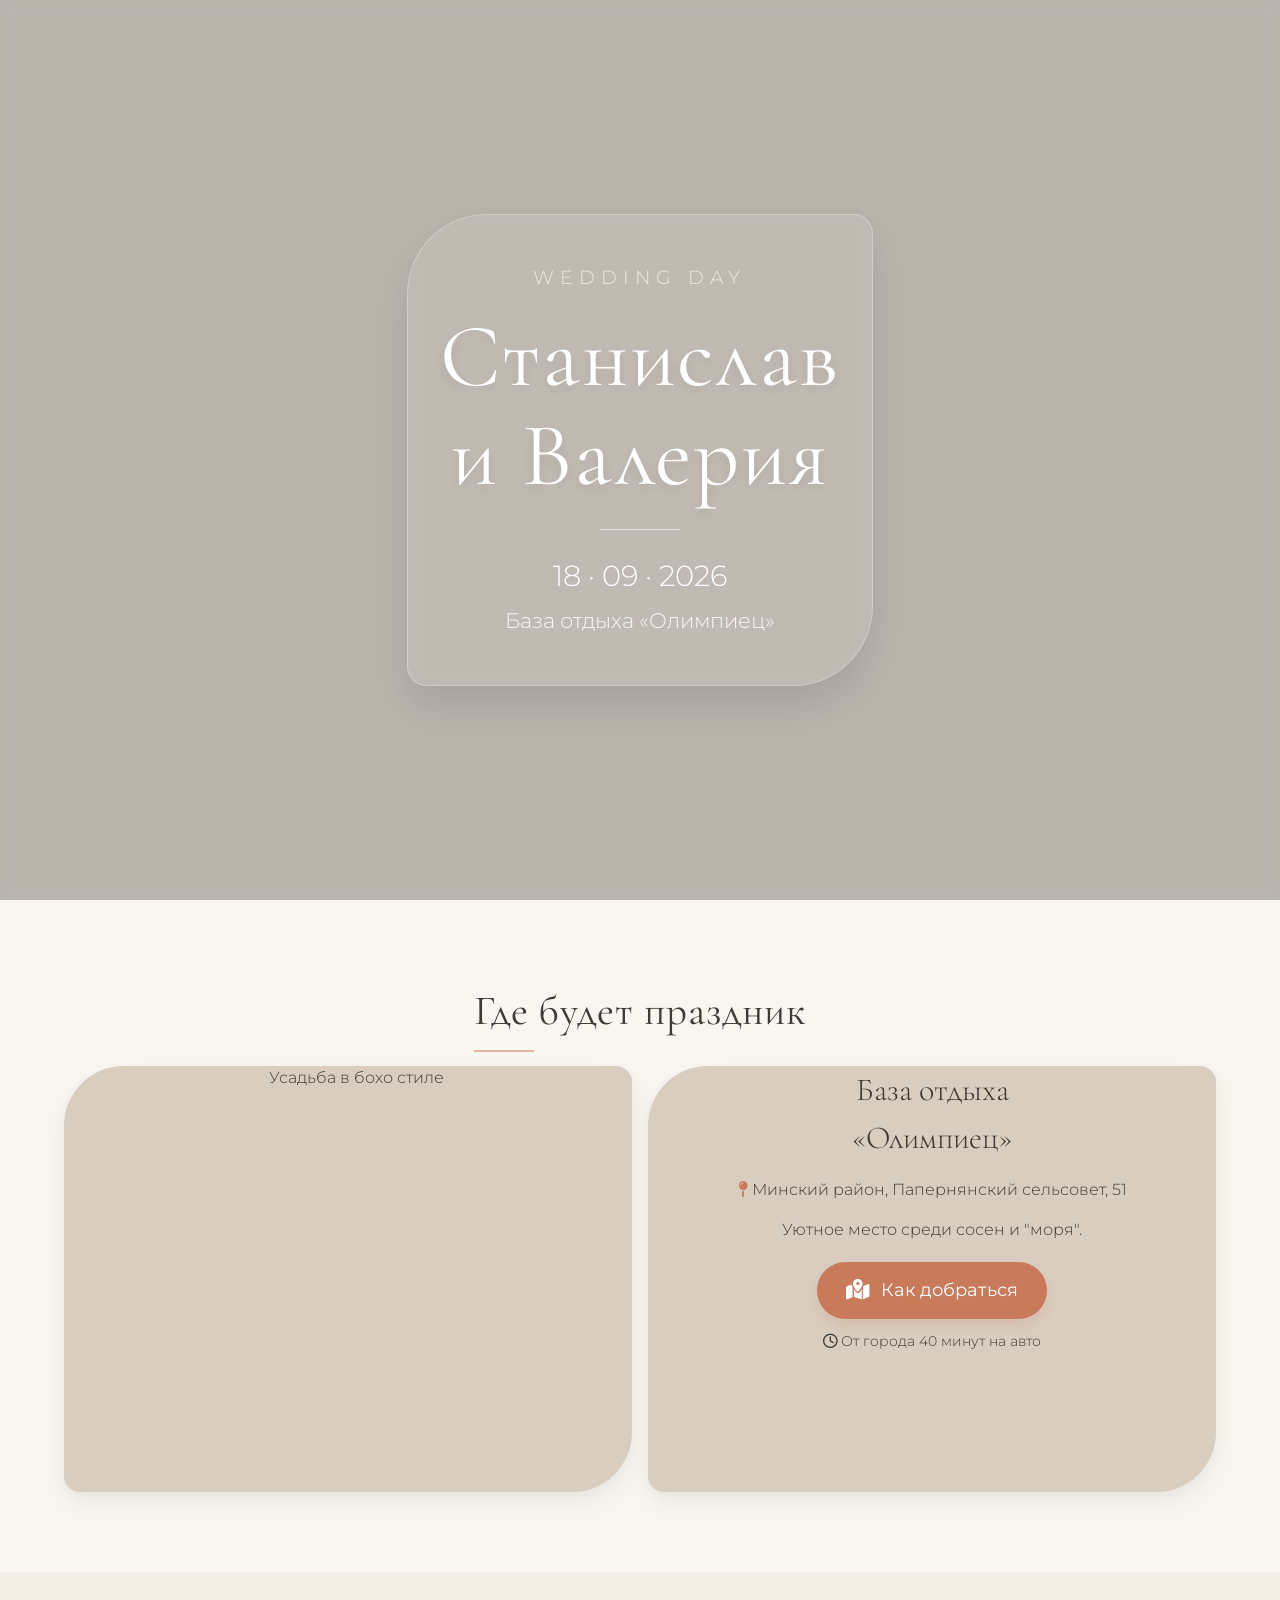
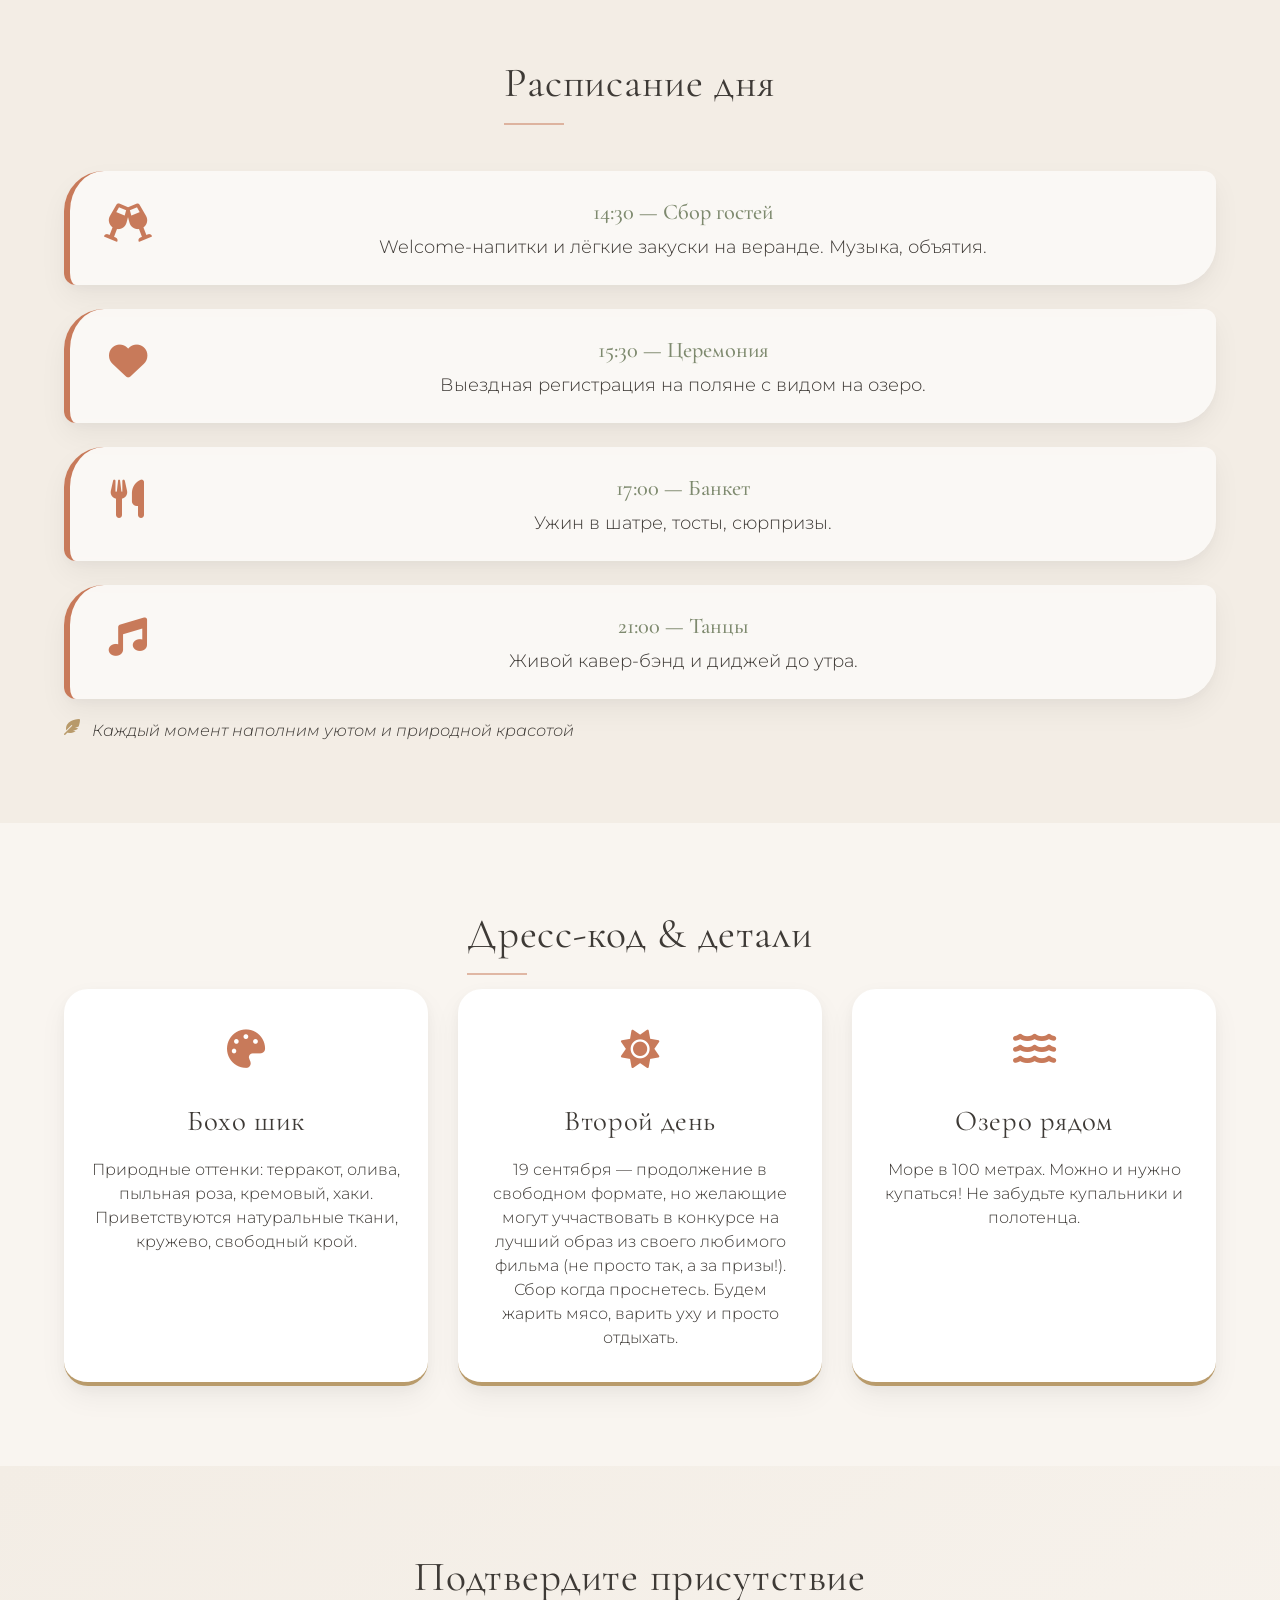
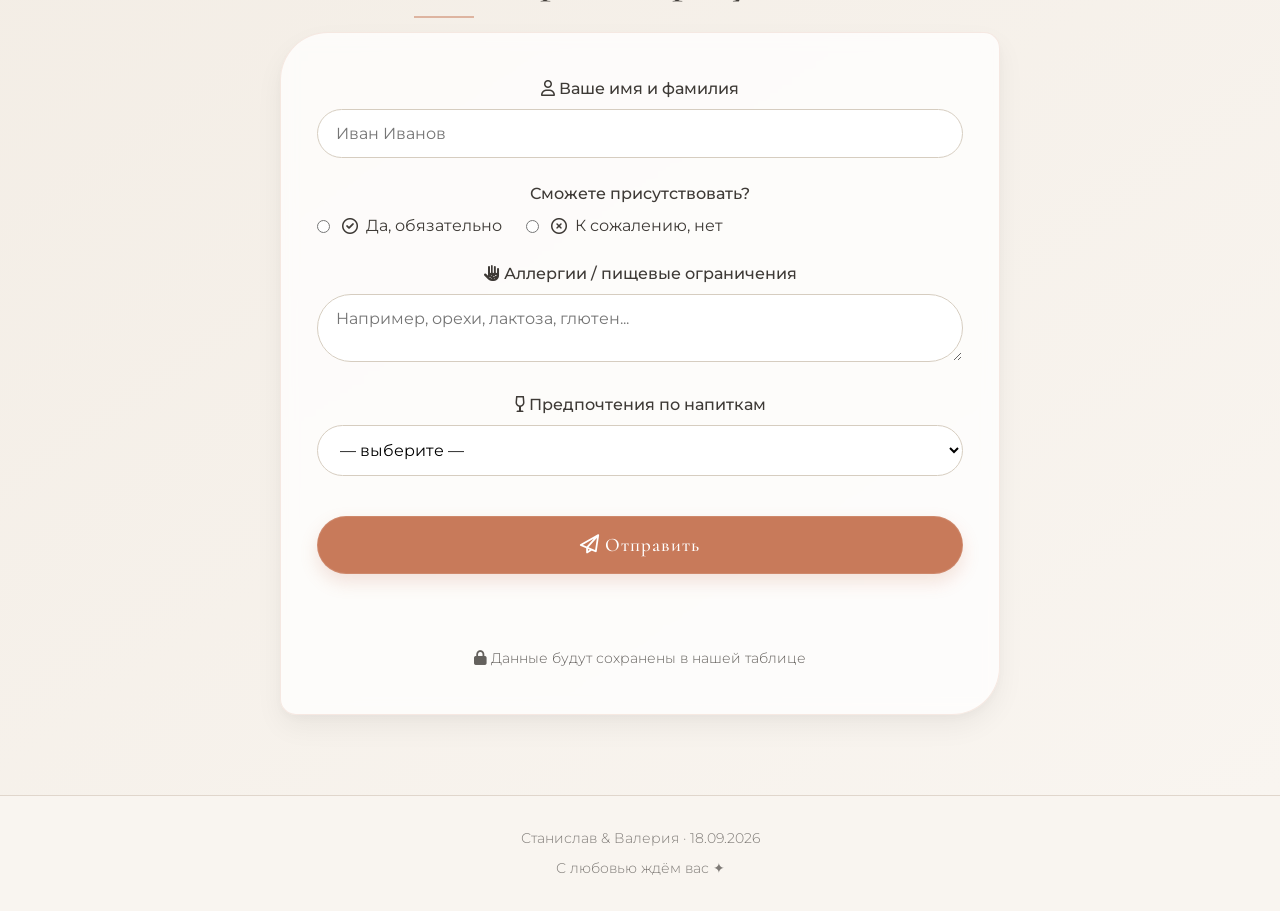
==== index.html @ d4503ea3 "Add files via upload" ====
<!doctype html>
<html lang="ru">
  <head>
    <meta charset="UTF-8" />
    <meta
      name="viewport"
      content="width=device-width, initial-scale=1.0, maximum-scale=1.0, user-scalable=yes, viewport-fit=cover"
    />
    <title>Станислав & Валерия | Свадьба</title>
    <!-- Шрифты и иконки -->
    <link rel="preconnect" href="https://fonts.googleapis.com" />
    <link rel="preconnect" href="https://fonts.gstatic.com" crossorigin />
    <link
      href="https://fonts.googleapis.com/css2?family=Cormorant+Garamond:wght@300;400;500;600&family=Montserrat:wght@300;400;500&display=swap"
      rel="stylesheet"
    />
    <link
      rel="stylesheet"
      href="https://cdnjs.cloudflare.com/ajax/libs/font-awesome/6.0.0-beta3/css/all.min.css"
    />
    <!-- Основной файл стилей -->
    <link rel="stylesheet" href="style.css" />
  </head>
  <body>
    <!-- БЛОК 1: HERO С ФОТО И БЛЮРОМ -->
    <section class="hero">
      <div class="hero-content">
        <div class="hero-sub">Wedding day</div>
        <h1 class="hero-names">Станислав<br />и Валерия</h1>
        <div class="hero-divider"></div>
        <div class="hero-date">18 · 09 · 2026</div>
        <div class="hero-location">База отдыха «Олимпиец»</div>
      </div>
    </section>

    <!-- БЛОК 2: МЕСТО ПРОВЕДЕНИЯ + КАРТЫ -->
    <section>
      <div class="container">
        <h2>Где будет праздник</h2>
        <div class="place-grid">
          <div class="place-images">
            <div class="place-img">
              <img
                src="https://images.pexels.com/photos/2657227/pexels-photo-2657227.jpeg?auto=compress&cs=tinysrgb&w=600"
                alt="Усадьба в бохо стиле"
                loading="lazy"
              />
            </div>
            <div class="place-img">
              <div class="place-title">База отдыха <br />«Олимпиец»</div>
              <p>
                <i class="fas fa-map-pin" style="color: var(--boho-terra)"></i>
                Минский район, Папернянский сельсовет, 51
              </p>
              <p style="margin-top: 16px">Уютное место среди сосен и "моря".</p>
              <a
                href="https://yandex.by/maps/-/CPr9nNNI"
                class="map-link"
                id="mapLink"
                target="_blank"
              >
                <i class="fas fa-map-marked-alt"></i> Как добраться
              </a>
              <p class="small-note">
                <i class="far fa-clock"></i> От города 40 минут на авто
              </p>
            </div>
          </div>
        </div>
      </div>
    </section>

    <!-- БЛОК 3: ГРАФИК С ИЛЛЮСТРАЦИЯМИ -->
    <section style="background: #f3ede5">
      <div class="container">
        <h2>Расписание дня</h2>
        <div class="timeline">
          <div class="timeline-item">
            <div class="timeline-icon">
              <i class="fas fa-champagne-glasses"></i>
            </div>
            <div class="timeline-content">
              <div class="timeline-time">14:30 — Сбор гостей</div>
              <div class="timeline-desc">
                Welcome-напитки и лёгкие закуски на веранде. Музыка, объятия.
              </div>
            </div>
          </div>
          <div class="timeline-item">
            <div class="timeline-icon"><i class="fas fa-heart"></i></div>
            <div class="timeline-content">
              <div class="timeline-time">15:30 — Церемония</div>
              <div class="timeline-desc">
                Выездная регистрация на поляне с видом на озеро.
              </div>
            </div>
          </div>
          <div class="timeline-item">
            <div class="timeline-icon"><i class="fas fa-utensils"></i></div>
            <div class="timeline-content">
              <div class="timeline-time">17:00 — Банкет</div>
              <div class="timeline-desc">Ужин в шатре, тосты, сюрпризы.</div>
            </div>
          </div>
          <div class="timeline-item">
            <div class="timeline-icon"><i class="fas fa-music"></i></div>
            <div class="timeline-content">
              <div class="timeline-time">21:00 — Танцы</div>
              <div class="timeline-desc">
                Живой кавер-бэнд и диджей до утра.
              </div>
            </div>
          </div>
        </div>
        <div class="illustration-note">
          <i class="fas fa-feather-alt" style="color: var(--boho-gold)"></i>
          <span>Каждый момент наполним уютом и природной красотой</span>
        </div>
      </div>
    </section>

    <!-- БЛОК 4: ДРЕСС-КОД, ВТОРОЙ ДЕНЬ, ВОДОЁМ -->
    <section>
      <div class="container">
        <h2>Дресс-код & детали</h2>
        <div class="dress-grid">
          <div class="dress-card">
            <div class="dress-icon"><i class="fas fa-palette"></i></div>
            <h3>Бохо шик</h3>
            <p>
              Природные оттенки: терракот, олива, пыльная роза, кремовый, хаки.
              Приветствуются натуральные ткани, кружево, свободный крой.
            </p>
          </div>
          <div class="dress-card">
            <div class="dress-icon"><i class="fas fa-sun"></i></div>
            <h3>Второй день</h3>
            <p>
              19 сентября — продолжение в свободном формате, но желающие могут
              уччаствовать в конкурсе на лучший образ из своего любимого фильма
              (не просто так, а за призы!). Сбор когда проснетесь. Будем жарить
              мясо, варить уху и просто отдыхать.
            </p>
          </div>
          <div class="dress-card">
            <div class="dress-icon"><i class="fas fa-water"></i></div>
            <h3>Озеро рядом</h3>
            <p>
              Море в 100 метрах. Можно и нужно купаться! Не забудьте купальники
              и полотенца.
            </p>
          </div>
        </div>
        <!-- <div class="swim-highlight">
          <i class="fas fa-swimmer"></i>
          <span
            ><strong>Внимание:</strong> на второй день можно будет освежиться в
            Минском море — берите с собой всё для водных процедур.</span
          >
        </div> -->
      </div>
    </section>

    <!-- БЛОК 5: ОПРОСНИК (GOOGLE SHEETS) -->
    <section class="rsvp-section">
      <div class="container">
        <h2>Подтвердите присутствие</h2>
        <div class="form-card">
          <form id="rsvpForm">
            <div class="form-group">
              <label for="guestName"
                ><i class="far fa-user"></i> Ваше имя и фамилия</label
              >
              <input
                type="text"
                id="guestName"
                name="guestName"
                placeholder="Иван Иванов"
                required
              />
            </div>
            <div class="form-group">
              <label>Сможете присутствовать?</label>
              <div class="radio-group">
                <label
                  ><input
                    type="radio"
                    name="attendance"
                    value="Да, буду"
                    required
                  />
                  <i class="far fa-check-circle"></i> Да, обязательно</label
                >
                <label
                  ><input
                    type="radio"
                    name="attendance"
                    value="Нет, не смогу"
                  />
                  <i class="far fa-times-circle"></i> К сожалению, нет</label
                >
              </div>
            </div>
            <div class="form-group">
              <label for="allergies"
                ><i class="fas fa-allergies"></i> Аллергии / пищевые
                ограничения</label
              >
              <textarea
                id="allergies"
                name="allergies"
                rows="2"
                placeholder="Например, орехи, лактоза, глютен..."
              ></textarea>
            </div>
            <div class="form-group">
              <label for="alcoholPref"
                ><i class="fas fa-wine-glass-alt"></i> Предпочтения по
                напиткам</label
              >
              <select id="alcoholPref" name="alcoholPref">
                <option value="" disabled selected>— выберите —</option>
                <option value="Красное/белое вино">Вино (красное/белое)</option>
                <option value="Шампанское/игристое">
                  Игристое / шампанское
                </option>
                <option value="Крепкие напитки">Крепкие напитки</option>
                <option value="Пиво/сидр">Пиво / сидр</option>
                <option value="Безалкогольное">Безалкогольные напитки</option>
              </select>
            </div>
            <button type="submit" class="btn-submit">
              <i class="far fa-paper-plane"></i> Отправить
            </button>
            <div id="formFeedback" class="form-message"></div>
          </form>
          <p
            style="
              text-align: center;
              margin-top: 24px;
              font-size: 0.9rem;
              opacity: 0.8;
            "
          >
            <i class="fas fa-lock"></i> Данные будут сохранены в нашей таблице
          </p>
        </div>
      </div>
    </section>

    <footer class="footer">
      <div class="container">
        <p>Станислав & Валерия · 18.09.2026</p>
        <p style="margin-top: 8px">С любовью ждём вас ✦</p>
      </div>
    </footer>

    <!-- Подключаем скрипт в конце body -->
    <script src="script.js"></script>
  </body>
</html>
---- style.css ----
* {
  margin: 0;
  padding: 0;
  box-sizing: border-box;
}

:root {
  --boho-terra: #c87a5a;
  --boho-sand: #e8d5c4;
  --boho-olive: #7e8a6f;
  --boho-cream: #f9f5f0;
  --boho-charcoal: #3e3a36;
  --boho-gold: #b99b6b;
  --blur-bg: rgba(0, 0, 0, 0.2);
  --font-serif: "Cormorant Garamond", serif;
  --font-sans: "Montserrat", sans-serif;
  --shadow-soft:
    0 12px 28px rgba(0, 0, 0, 0.05), 0 4px 12px rgba(0, 0, 0, 0.03);
  --border-radius-card: 24px;
}

body {
  font-family: var(--font-sans);
  background-color: var(--boho-cream);
  color: var(--boho-charcoal);
  line-height: 1.5;
  font-weight: 300;
  -webkit-font-smoothing: antialiased;
}

h1,
h2,
h3,
.serif {
  font-family: var(--font-serif);
  font-weight: 400;
  letter-spacing: 0.02em;
}

h2 {
  font-size: 2.6rem;
  margin-bottom: 1.5rem;
  color: var(--boho-charcoal);
  position: relative;
  display: inline-block;
  font-weight: 400;
}

h2:after {
  content: "";
  position: absolute;
  bottom: -10px;
  left: 0;
  width: 60px;
  height: 2px;
  background: var(--boho-terra);
  opacity: 0.5;
}

.container {
  max-width: 1200px;
  margin: 0 auto;
  padding: 0 24px;
  text-align: center;
}

section {
  padding: 80px 0;
  position: relative;
}

/* Hero */
.hero {
  min-height: 100vh;
  display: flex;
  align-items: center;
  justify-content: center;
  text-align: center;
  background: url("https://images.pexels.com/photos/16919823/pexels-photo-16919823/free-photo-of-wedding-couple-in-boho-style-in-field.jpeg?auto=compress&cs=tinysrgb&w=1260&h=750&dpr=2")
    no-repeat center center/cover;
  position: relative;
  color: white;
  padding: 0 16px;
}

.hero::before {
  content: "";
  position: absolute;
  top: 0;
  left: 0;
  width: 100%;
  height: 100%;
  backdrop-filter: blur(6px);
  -webkit-backdrop-filter: blur(6px);
  background-color: rgba(40, 30, 20, 0.3);
}

.hero-content {
  position: relative;
  z-index: 2;
  max-width: 800px;
  background: rgba(255, 245, 235, 0.1);
  backdrop-filter: blur(4px);
  -webkit-backdrop-filter: blur(4px);
  padding: 48px 32px;
  border-radius: 80px 20px 80px 20px;
  border: 1px solid rgba(255, 245, 235, 0.3);
  box-shadow: 0 20px 40px rgba(0, 0, 0, 0.1);
}

.hero-sub {
  font-size: 1.2rem;
  letter-spacing: 6px;
  text-transform: uppercase;
  font-weight: 300;
  margin-bottom: 16px;
  color: #f2e6d9;
}

.hero-names {
  font-family: var(--font-serif);
  font-size: clamp(3.2rem, 12vw, 5.6rem);
  font-weight: 400;
  line-height: 1.1;
  margin-bottom: 16px;
  text-shadow: 0 4px 12px rgba(0, 0, 0, 0.1);
}

.hero-date {
  font-size: 1.8rem;
  font-weight: 300;
  margin-bottom: 8px;
  font-family: var(--font-sans);
}

.hero-location {
  font-size: 1.3rem;
  opacity: 0.9;
}

.hero-divider {
  width: 80px;
  height: 1px;
  background: var(--boho-cream);
  margin: 24px auto;
  opacity: 0.6;
}

/* Блок 2 */
.place-grid {
  display: flex;
  flex-wrap: wrap;
  gap: 24px;
  align-items: center;
}

.place-images {
  flex: 2;
  min-width: 280px;
  display: grid;
  grid-template-columns: 1fr 1fr;
  gap: 16px;
}

.place-img {
  border-radius: 60px 16px 60px 16px;
  overflow: hidden;
  box-shadow: var(--shadow-soft);
  aspect-ratio: 4/3;
  background-color: #d9cdbf;
  transition: transform 0.3s ease;
}

.place-img img {
  width: 100%;
  height: 100%;
  object-fit: cover;
  display: block;
}

.place-info {
  flex: 1;
  min-width: 240px;
  background: white;
  padding: 32px 28px;
  text-align: center;
  border-radius: var(--border-radius-card);
  box-shadow: var(--shadow-soft);
  border: 1px solid rgba(184, 152, 120, 0.15);
}

.place-title {
  font-size: 2rem;
  font-family: var(--font-serif);
  margin-bottom: 16px;
}

.map-link {
  display: inline-flex;
  align-items: center;
  gap: 12px;
  background: var(--boho-terra);
  color: white;
  padding: 14px 28px;
  border-radius: 60px;
  text-decoration: none;
  font-weight: 400;
  margin-top: 20px;
  transition: 0.2s;
  border: 1px solid transparent;
  font-size: 1.1rem;
  box-shadow: 0 6px 12px rgba(200, 122, 90, 0.2);
}

.map-link i {
  font-size: 1.3rem;
}

.map-link:hover {
  background: #b0684a;
  transform: translateY(-2px);
}

/* Блок 3 */
.timeline {
  display: flex;
  flex-direction: column;
  gap: 24px;
  margin-top: 32px;
}

.timeline-item {
  display: flex;
  flex-wrap: wrap;
  align-items: flex-start;
  gap: 20px;
  background: rgba(255, 255, 255, 0.6);
  backdrop-filter: blur(2px);
  padding: 24px 28px;
  border-radius: 40px 12px 40px 12px;
  border-left: 6px solid var(--boho-terra);
  box-shadow: var(--shadow-soft);
}

.timeline-icon {
  font-size: 2.4rem;
  color: var(--boho-terra);
  min-width: 60px;
  text-align: center;
}

.timeline-content {
  flex: 1;
}

.timeline-time {
  font-weight: 500;
  font-size: 1.4rem;
  font-family: var(--font-serif);
  color: var(--boho-olive);
  margin-bottom: 6px;
}

.timeline-desc {
  font-size: 1.1rem;
}

.illustration-note {
  display: flex;
  gap: 12px;
  margin-top: 20px;
  color: var(--boho-charcoal);
  font-style: italic;
}

/* Блок 4 */
.dress-grid {
  display: flex;
  flex-wrap: wrap;
  gap: 30px;
}

.dress-card {
  flex: 1 1 260px;
  background: white;
  padding: 32px 24px;
  border-radius: var(--border-radius-card);
  box-shadow: var(--shadow-soft);
  border-bottom: 4px solid var(--boho-gold);
  transition: all 0.2s;
}

.dress-icon {
  font-size: 2.4rem;
  color: var(--boho-terra);
  margin-bottom: 20px;
}

.dress-card h3 {
  font-size: 1.8rem;
  margin-bottom: 16px;
  font-weight: 400;
}

.swim-highlight {
  background: #e3d9cd;
  margin-top: 20px;
  padding: 18px 22px;
  border-radius: 30px 8px 30px 8px;
  display: flex;
  align-items: center;
  gap: 14px;
}

.swim-highlight i {
  font-size: 2rem;
  color: #3a6b7e;
}

/* Блок 5 */
.rsvp-section {
  background: linear-gradient(145deg, #f3ede5 0%, var(--boho-cream) 100%);
}

.form-card {
  max-width: 720px;
  margin: 0 auto;
  background: rgba(255, 255, 255, 0.75);
  backdrop-filter: blur(8px);
  -webkit-backdrop-filter: blur(8px);
  padding: 44px 36px;
  border-radius: 48px 16px 48px 16px;
  box-shadow: var(--shadow-soft);
  border: 1px solid rgba(200, 122, 90, 0.15);
}

.form-group {
  margin-bottom: 24px;
}

label {
  display: block;
  margin-bottom: 8px;
  font-weight: 500;
  color: var(--boho-charcoal);
  font-size: 1rem;
}

input,
select,
textarea {
  width: 100%;
  padding: 14px 18px;
  border: 1px solid #d6cdc0;
  border-radius: 40px;
  font-family: var(--font-sans);
  font-size: 1rem;
  background: white;
  transition: border 0.2s;
}

input:focus,
select:focus,
textarea:focus {
  outline: none;
  border-color: var(--boho-terra);
  box-shadow: 0 0 0 3px rgba(200, 122, 90, 0.2);
}

.radio-group {
  display: flex;
  gap: 24px;
  align-items: center;
}

.radio-group label {
  display: flex;
  align-items: center;
  gap: 8px;
  font-weight: 400;
  margin-bottom: 0;
}

.radio-group input[type="radio"] {
  width: auto;
  margin-right: 4px;
  accent-color: var(--boho-terra);
}

.btn-submit {
  background: var(--boho-terra);
  color: white;
  border: none;
  padding: 16px 32px;
  font-size: 1.2rem;
  border-radius: 60px;
  width: 100%;
  font-family: var(--font-serif);
  font-weight: 500;
  letter-spacing: 1px;
  cursor: pointer;
  transition: all 0.25s;
  box-shadow: 0 8px 18px rgba(200, 122, 90, 0.2);
  border: 1px solid rgba(255, 255, 255, 0.1);
  margin-top: 16px;
}

.btn-submit:hover {
  background: #b0684a;
  transform: scale(0.98);
}

.form-message {
  margin-top: 20px;
  text-align: center;
  font-style: italic;
  min-height: 30px;
}

.footer {
  text-align: center;
  padding: 32px 0;
  font-size: 0.9rem;
  color: #7e7a76;
  border-top: 1px solid #e0d6cc;
}

.small-note {
  font-size: 0.9rem;
  margin-top: 12px;
}

/* Адаптивность */
@media (max-width: 640px) {
  section {
    padding: 56px 0;
  }
  h2 {
    font-size: 2.2rem;
  }
  .hero-content {
    padding: 32px 16px;
    border-radius: 40px 8px 40px 8px;
  }
  .hero-names {
    font-size: 2.8rem;
  }
  .place-images {
    grid-template-columns: 1fr;
  }
  .timeline-item {
    padding: 20px;
  }
  .form-card {
    padding: 28px 18px;
  }
  .radio-group {
    flex-direction: column;
    align-items: flex-start;
    gap: 12px;
  }
}
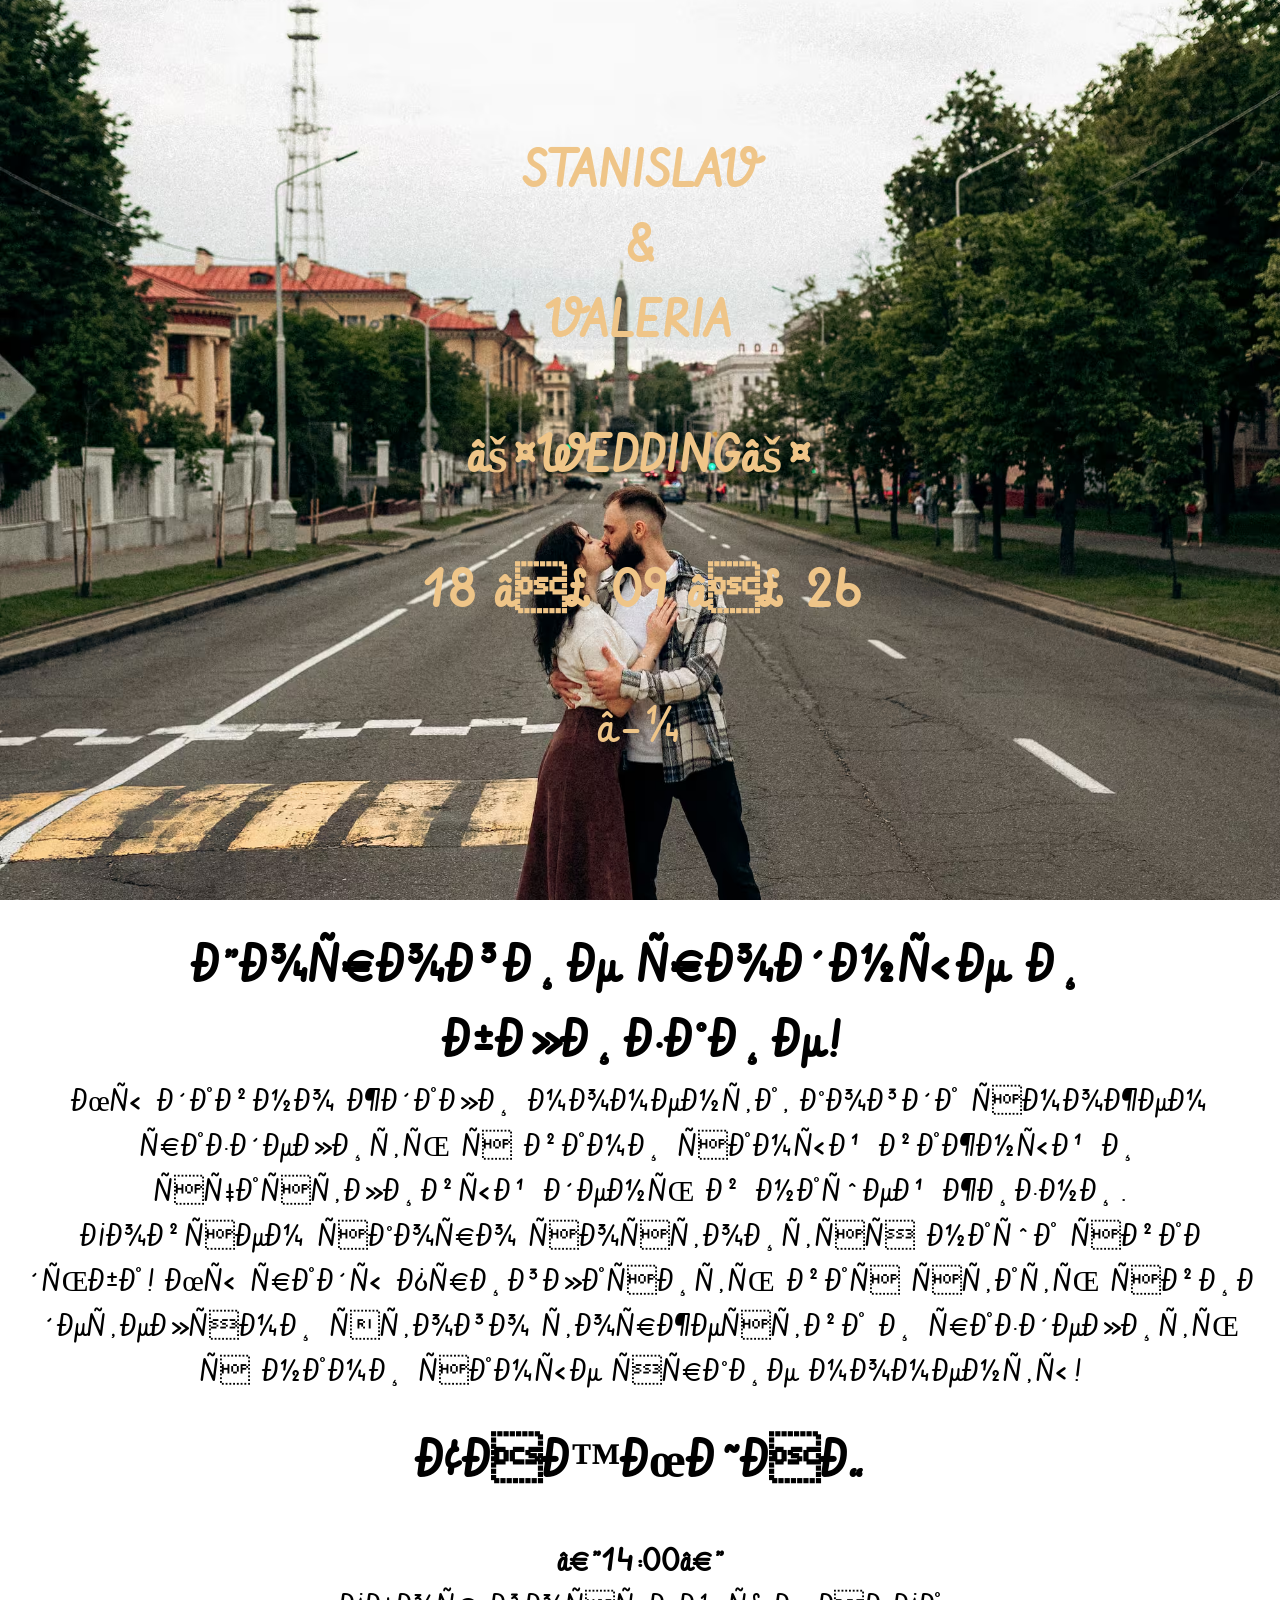
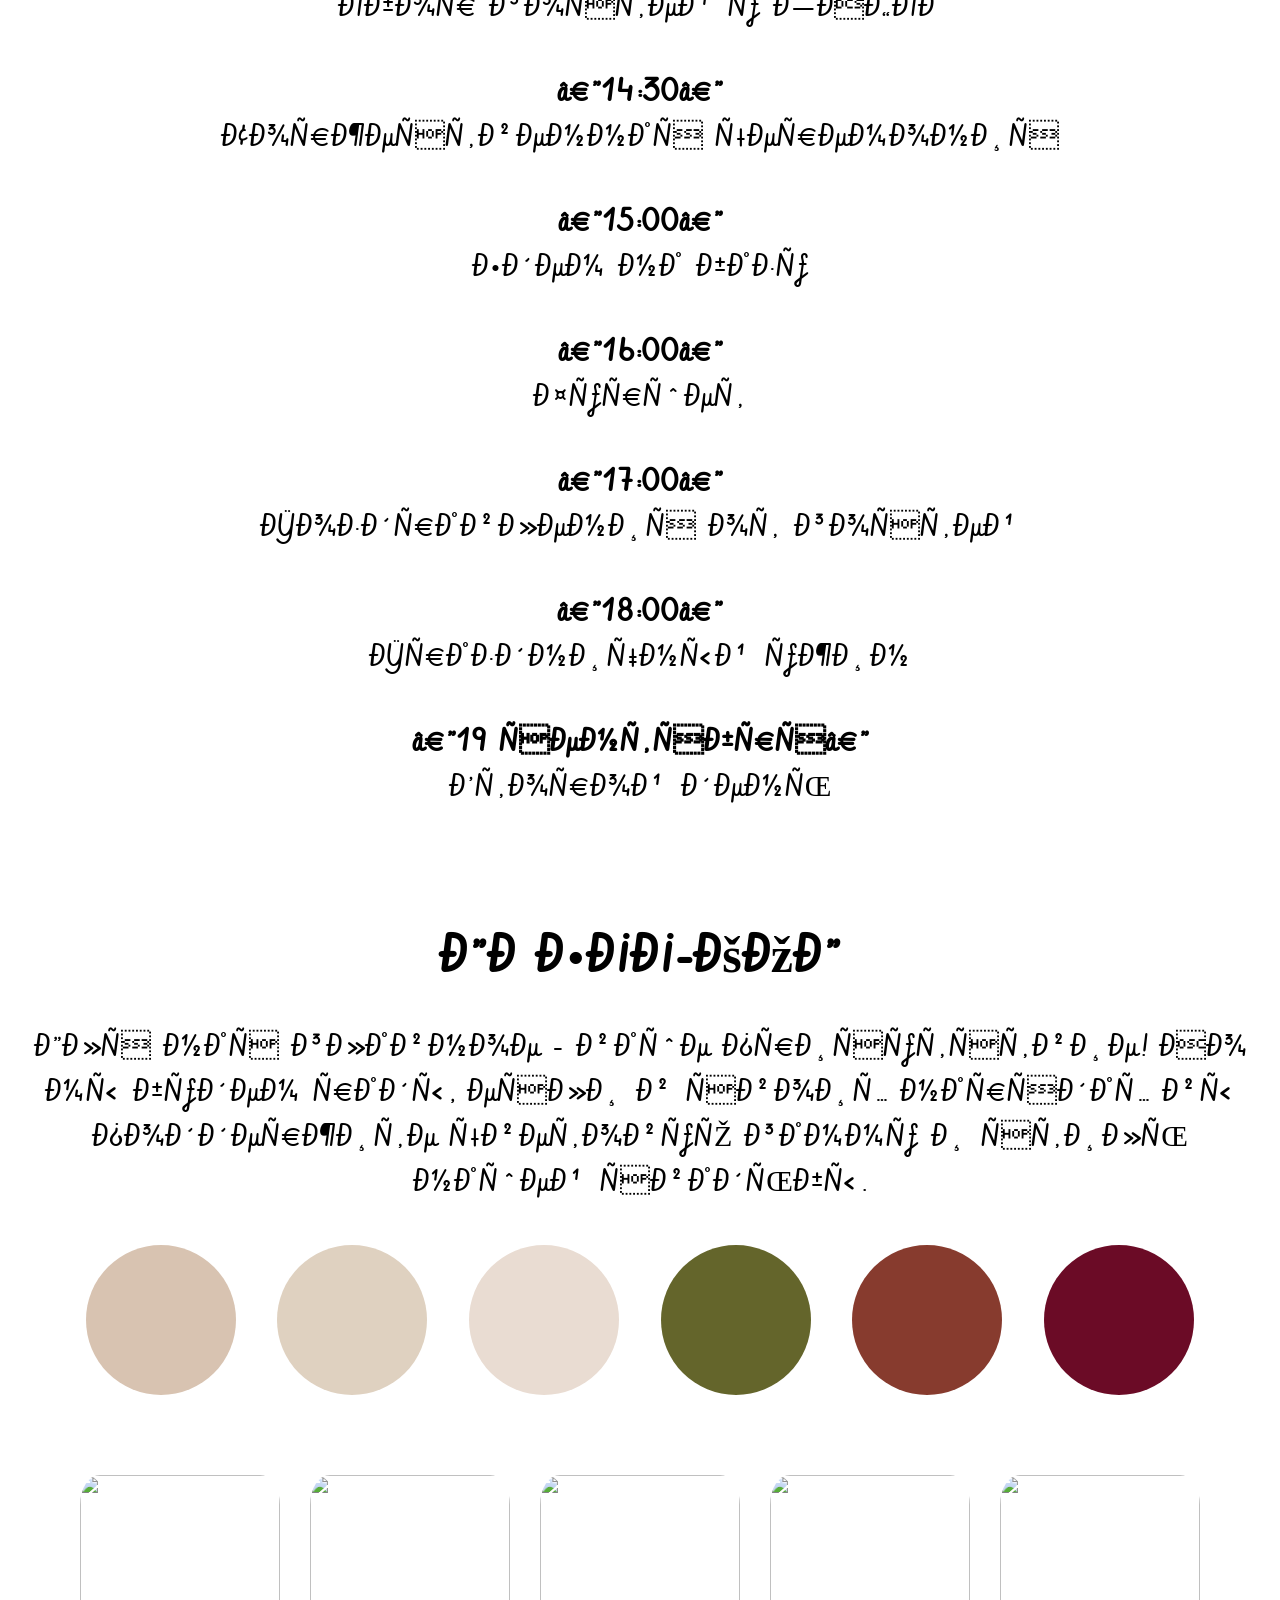
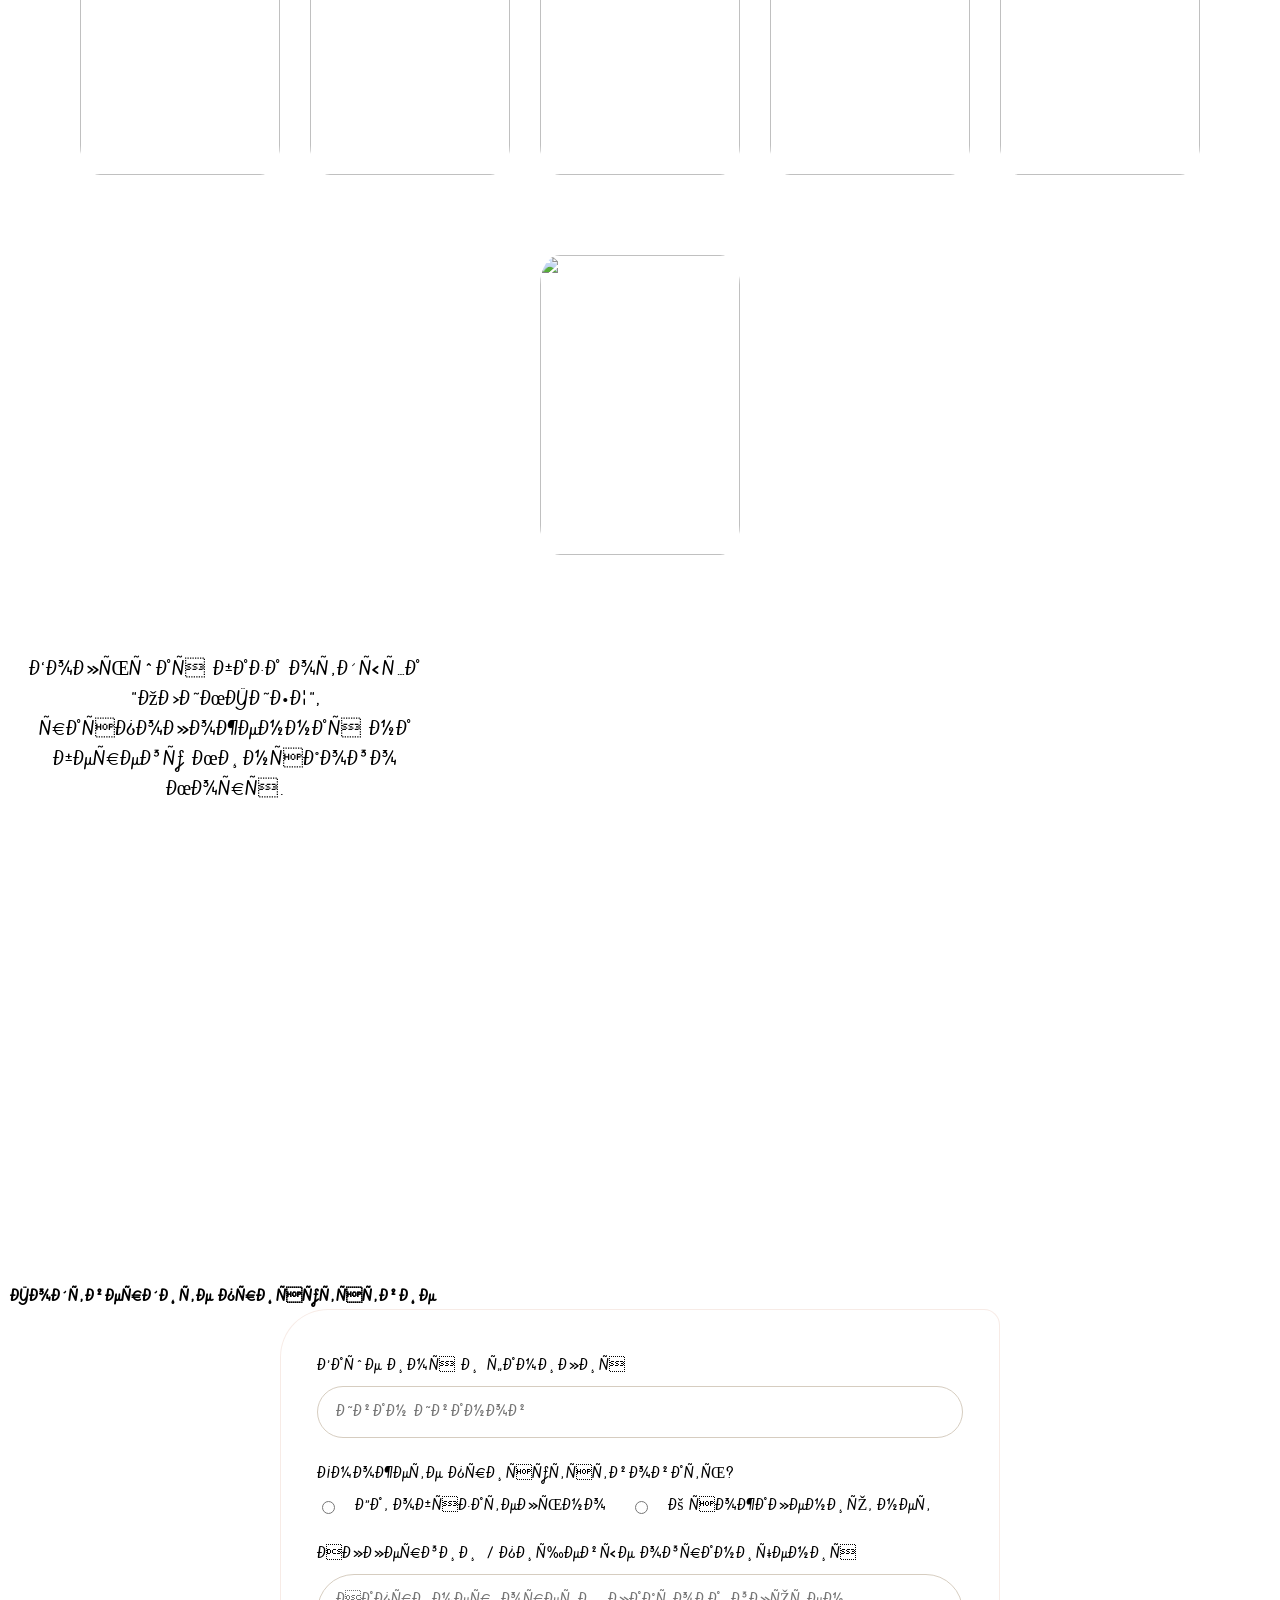
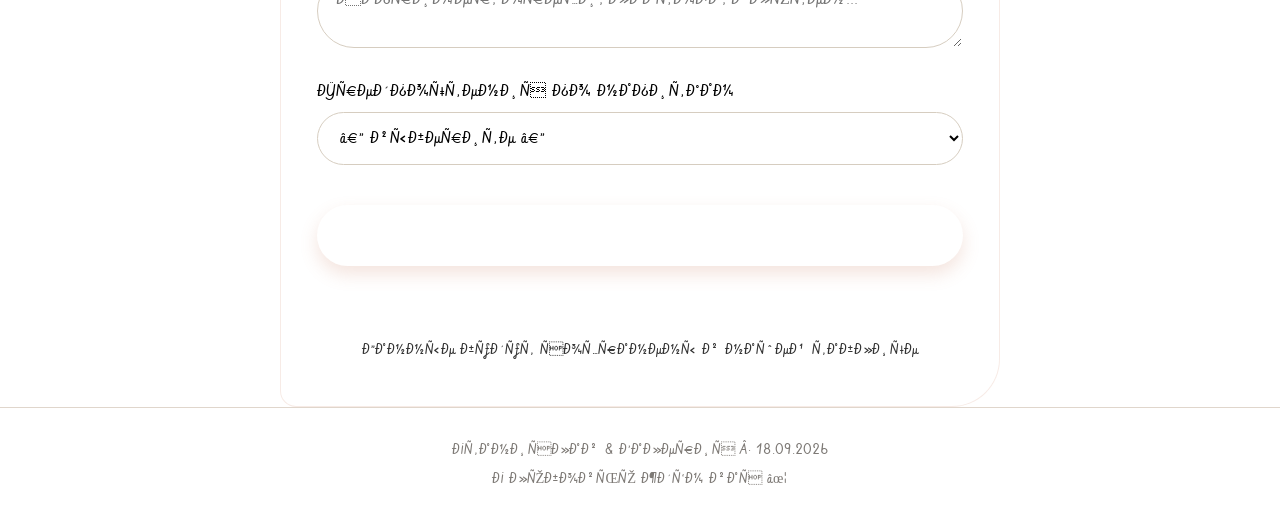
==== commit a037da72: "Add files via upload" ====
--- a/index.html
+++ b/index.html
@@ -1,168 +1,112 @@
 <!doctype html>
-<html lang="ru">
+<html lang="en">
   <head>
-    <meta charset="UTF-8" />
-    <meta
-      name="viewport"
-      content="width=device-width, initial-scale=1.0, maximum-scale=1.0, user-scalable=yes, viewport-fit=cover"
-    />
-    <title>Станислав & Валерия | Свадьба</title>
-    <!-- Шрифты и иконки -->
-    <link rel="preconnect" href="https://fonts.googleapis.com" />
-    <link rel="preconnect" href="https://fonts.gstatic.com" crossorigin />
-    <link
-      href="https://fonts.googleapis.com/css2?family=Cormorant+Garamond:wght@300;400;500;600&family=Montserrat:wght@300;400;500&display=swap"
-      rel="stylesheet"
-    />
-    <link
-      rel="stylesheet"
-      href="https://cdnjs.cloudflare.com/ajax/libs/font-awesome/6.0.0-beta3/css/all.min.css"
-    />
-    <!-- Основной файл стилей -->
-    <link rel="stylesheet" href="style.css" />
+    <meta charset="UTF—8" />
+    <meta name="viewport" content="width=device—width, initial—scale=1.0" />
+    <meta http—equiv="X—UA—Compatible" content="ie=edge" />
+    <title>S ❣ V</title>
+    <link rel="stylesheet" href="css/reset.css" />
+    <link rel="stylesheet" href="css/style.css" />
+    <script
+      type="text/javascript"
+      charset="utf-8"
+      async
+      src="https://api-maps.yandex.ru/services/constructor/1.0/js/?um=constructor%3Ac5aa84da9f045e0784b9f7ae755eee5794abefb4b6f5b580ebec067dccdbd1cb&amp;width=100%&amp;height=100%&amp;lang=ru_RU&amp;id=mymap&amp;scroll=true;apikey=4bdb8386-ddf0-4981-9eef-ae4bbaea03ae;"
+    ></script>
   </head>
   <body>
-    <!-- БЛОК 1: HERO С ФОТО И БЛЮРОМ -->
-    <section class="hero">
-      <div class="hero-content">
-        <div class="hero-sub">Wedding day</div>
-        <h1 class="hero-names">Станислав<br />и Валерия</h1>
-        <div class="hero-divider"></div>
-        <div class="hero-date">18 · 09 · 2026</div>
-        <div class="hero-location">База отдыха «Олимпиец»</div>
+    <header class="header">
+      <div class="container">
+        <div class="header__flex">
+          <div class="header__child">
+            <h2>STANISLAV</h2>
+            <h2>&</h2>
+            <h2>VALERIA</h2>
+          </div>
+          <div class="header__child"><h1>⚤WEDDING⚤</h1></div>
+          <div class="header__child"><h2>18 ❣ 09 ❣ 26</h2></div>
+          <div class="header__child">▼</div>
+        </div>
       </div>
-    </section>
+    </header>
+    <div class="video__container">
+      <!-- <video autoplay muted loop playsinline preload="auto" class="video">
+        <source type="video/webm" src="../start/images/bg_video.webm" />
+        <source type="video/mp4" src="../start/images/bg_video.mp4" />
+      </video> -->
 
-    <!-- БЛОК 2: МЕСТО ПРОВЕДЕНИЯ + КАРТЫ -->
-    <section>
-      <div class="container">
-        <h2>Где будет праздник</h2>
-        <div class="place-grid">
-          <div class="place-images">
-            <div class="place-img">
-              <img
-                src="https://images.pexels.com/photos/2657227/pexels-photo-2657227.jpeg?auto=compress&cs=tinysrgb&w=600"
-                alt="Усадьба в бохо стиле"
-                loading="lazy"
-              />
-            </div>
-            <div class="place-img">
-              <div class="place-title">База отдыха <br />«Олимпиец»</div>
-              <p>
-                <i class="fas fa-map-pin" style="color: var(--boho-terra)"></i>
-                Минский район, Папернянский сельсовет, 51
-              </p>
-              <p style="margin-top: 16px">Уютное место среди сосен и "моря".</p>
-              <a
-                href="https://yandex.by/maps/-/CPr9nNNI"
-                class="map-link"
-                id="mapLink"
-                target="_blank"
-              >
-                <i class="fas fa-map-marked-alt"></i> Как добраться
-              </a>
-              <p class="small-note">
-                <i class="far fa-clock"></i> От города 40 минут на авто
-              </p>
-            </div>
-          </div>
-        </div>
-      </div>
-    </section>
-
-    <!-- БЛОК 3: ГРАФИК С ИЛЛЮСТРАЦИЯМИ -->
-    <section style="background: #f3ede5">
-      <div class="container">
-        <h2>Расписание дня</h2>
-        <div class="timeline">
-          <div class="timeline-item">
-            <div class="timeline-icon">
-              <i class="fas fa-champagne-glasses"></i>
-            </div>
-            <div class="timeline-content">
-              <div class="timeline-time">14:30 — Сбор гостей</div>
-              <div class="timeline-desc">
-                Welcome-напитки и лёгкие закуски на веранде. Музыка, объятия.
-              </div>
-            </div>
-          </div>
-          <div class="timeline-item">
-            <div class="timeline-icon"><i class="fas fa-heart"></i></div>
-            <div class="timeline-content">
-              <div class="timeline-time">15:30 — Церемония</div>
-              <div class="timeline-desc">
-                Выездная регистрация на поляне с видом на озеро.
-              </div>
-            </div>
-          </div>
-          <div class="timeline-item">
-            <div class="timeline-icon"><i class="fas fa-utensils"></i></div>
-            <div class="timeline-content">
-              <div class="timeline-time">17:00 — Банкет</div>
-              <div class="timeline-desc">Ужин в шатре, тосты, сюрпризы.</div>
-            </div>
-          </div>
-          <div class="timeline-item">
-            <div class="timeline-icon"><i class="fas fa-music"></i></div>
-            <div class="timeline-content">
-              <div class="timeline-time">21:00 — Танцы</div>
-              <div class="timeline-desc">
-                Живой кавер-бэнд и диджей до утра.
-              </div>
-            </div>
-          </div>
-        </div>
-        <div class="illustration-note">
-          <i class="fas fa-feather-alt" style="color: var(--boho-gold)"></i>
-          <span>Каждый момент наполним уютом и природной красотой</span>
-        </div>
-      </div>
-    </section>
-
-    <!-- БЛОК 4: ДРЕСС-КОД, ВТОРОЙ ДЕНЬ, ВОДОЁМ -->
-    <section>
-      <div class="container">
-        <h2>Дресс-код & детали</h2>
-        <div class="dress-grid">
-          <div class="dress-card">
-            <div class="dress-icon"><i class="fas fa-palette"></i></div>
-            <h3>Бохо шик</h3>
+      <section class="timing">
+        <div class="container">
+          <div class="timing__child">
+            <h2>Дорогие родные и близкие!</h2>
             <p>
-              Природные оттенки: терракот, олива, пыльная роза, кремовый, хаки.
-              Приветствуются натуральные ткани, кружево, свободный крой.
+              Мы давно ждали момента, когда сможем разделить с вами самый важный
+              и счастливый день в нашей жизни.
             </p>
-          </div>
-          <div class="dress-card">
-            <div class="dress-icon"><i class="fas fa-sun"></i></div>
-            <h3>Второй день</h3>
             <p>
-              19 сентября — продолжение в свободном формате, но желающие могут
-              уччаствовать в конкурсе на лучший образ из своего любимого фильма
-              (не просто так, а за призы!). Сбор когда проснетесь. Будем жарить
-              мясо, варить уху и просто отдыхать.
+              Совсем скоро состоится наша свадьба! Мы рады пригласить вас стать
+              свидетелями этого торжества и разделить с нами самые яркие
+              моменты!
             </p>
           </div>
-          <div class="dress-card">
-            <div class="dress-icon"><i class="fas fa-water"></i></div>
-            <h3>Озеро рядом</h3>
-            <p>
-              Море в 100 метрах. Можно и нужно купаться! Не забудьте купальники
-              и полотенца.
-            </p>
-          </div>
-        </div>
-        <!-- <div class="swim-highlight">
-          <i class="fas fa-swimmer"></i>
-          <span
-            ><strong>Внимание:</strong> на второй день можно будет освежиться в
-            Минском море — берите с собой всё для водных процедур.</span
-          >
-        </div> -->
-      </div>
-    </section>
-
-    <!-- БЛОК 5: ОПРОСНИК (GOOGLE SHEETS) -->
-    <section class="rsvp-section">
+          <div class="timing__child">
+            <div class="timing__child_title">ТАЙМИНГ</div>
+            <p class="timing__child_time">—14:00—</p>
+            <p class="timing__child_event">Сбор гостей у ЗАГСа</p>
+            <p class="timing__child_time">—14:30—</p>
+            <p class="timing__child_event">Торжественная церемония</p>
+            <p class="timing__child_time">—15:00—</p>
+            <p class="timing__child_event">Едем на базу</p>
+            <p class="timing__child_time">—16:00—</p>
+            <p class="timing__child_event">Фуршет</p>
+            <p class="timing__child_time">—17:00—</p>
+            <p class="timing__child_event">Поздравления от гостей</p>
+            <p class="timing__child_time">—18:00—</p>
+            <p class="timing__child_event">Праздничный ужин</p>
+            <p class="timing__child_time">—19 сентября—</p>
+            <p class="timing__child_event">Второй день</p>
+          </div>
+        </div>
+      </section>
+      <section class="dress-code">
+        <div class="container"><div class="dress-code__title">ДРЕСС-КОД</div>
+        <div class="dress-code__discription">
+          Для нас главное - ваше присутствие! Но мы будем рады, если в своих
+          нарядах вы поддержите цветовую гамму и стиль нашей свадьбы.
+        </div>
+        <div class="dress-code__exampels-colors">
+          <!-- <div class="circle black"></div>
+          <div class="circle white"></div> -->
+          <div class="circle boho1"></div>
+          <div class="circle boho2"></div>
+          <div class="circle boho3"></div>
+          <div class="circle boho-olive"></div>
+          <div class="circle boho4"></div>
+          <div class="circle boho-red"></div>
+        </div>
+        <div class="dress-code__exampels-looks">
+          <img class="dress-code__exampels-looks__item" src="../start/images/boho-olive.jpg" alt="">
+          <img class="dress-code__exampels-looks__item" src="../start/images/boho4.jpg" alt="">
+          <img class="dress-code__exampels-looks__item" src="../start/images/boho-olive.jpg" alt="">
+          <img class="dress-code__exampels-looks__item" src="../start/images/boho-olive.jpg" alt="">
+          <img class="dress-code__exampels-looks__item" src="../start/images/boho-olive.jpg" alt="">
+          <img class="dress-code__exampels-looks__item" src="../start/images/boho-olive.jpg" alt="">
+        </div>
+      </section></div>
+      <section class="location">
+        <div class="container">
+          <div class="location__flex">
+            <div class="location__child">
+              Большая база отдыха "ОЛИМПИЕЦ", расположенная на берегу Минского
+              Моря.
+            </div>
+            <div class="location__child">
+              <div id="mymap" class="map__widget"></div>
+            </div>
+          </div>
+        </div>
+      </section>
+      <section class="rsvp-section">
       <div class="container">
         <h2>Подтвердите присутствие</h2>
         <div class="form-card">
@@ -247,15 +191,13 @@
         </div>
       </div>
     </section>
-
+    </div>
     <footer class="footer">
       <div class="container">
         <p>Станислав & Валерия · 18.09.2026</p>
         <p style="margin-top: 8px">С любовью ждём вас ✦</p>
       </div>
     </footer>
-
-    <!-- Подключаем скрипт в конце body -->
-    <script src="script.js"></script>
+    <script src="js/main.js"></script>
   </body>
 </html>
--- a/css/style.css
+++ b/css/style.css
@@ -0,0 +1,283 @@
+@import url("https://fonts.googleapis.com/css2?family=Vibur&display=swap");
+html {
+  box-sizing: border-box;
+}
+*,
+*::before,
+*::after {
+  box-sizing: inherit;
+}
+a {
+  color: inherit;
+  text-decoration: none;
+}
+body {
+  font-size: 16px;
+  line-height: 1.5;
+  font-family: "Vibur", cursive;
+}
+.container {
+  max-width: 1740px;
+  padding: 0 10px;
+  margin: 0 auto;
+}
+.header {
+  background-image: image-set(
+    "../images/LOGO.avif" type("image/avif"),
+    "../images/LOGO.webp" type("image/webp"),
+    "../images/LOGO.JPG" type("image/jpeg")
+  );
+  background-repeat: no-repeat;
+  background-position: center;
+  background-size: cover;
+  height: 100vh;
+  color: #efc588;
+  align-content: center;
+}
+.header__flex {
+  display: flex;
+  flex-flow: column wrap;
+  align-content: center;
+  align-self: center;
+  justify-self: center;
+  justify-content: space-between;
+}
+.header__child {
+  flex-direction: column;
+  flex: 1;
+  padding: 30px 0;
+  text-align: center;
+  align-content: center;
+  justify-content: center;
+  font-size: 50px;
+  font-family: "Vibur", cursive;
+  font-weight: 400;
+}
+.main__video {
+  position: absolute;
+  top: 0;
+  left: 0;
+  z-index: -2;
+  width: 100%;
+  height: 100%;
+  object-fit: fill;
+}
+.main__video {
+  position: absolute;
+  top: 0;
+  left: 0;
+  z-index: -1;
+  width: 100%;
+  height: 100%;
+  object-fit: cover;
+}
+
+.location {
+  align-items: center;
+}
+
+.location__flex {
+  display: flex;
+}
+.location__child {
+  flex: 1;
+  padding: 30px 15px;
+  text-align: center;
+  font-size: 20px;
+  font-family: "Vibur", cursive;
+  font-weight: 400;
+
+  align-items: center;
+}
+
+.map__widget {
+  width: 800px;
+  height: 600px;
+}
+.timing {
+  padding: 30px 15px;
+  text-align: center;
+  font-size: 30px;
+  line-height: 1.5;
+
+  font-weight: 400;
+}
+.timing h2 {
+  font-size: 50px;
+  line-height: 1.5;
+  font-weight: 700;
+}
+
+.timing__child_title {
+  font-size: 50px;
+  font-weight: 900;
+  margin: 30px;
+}
+.timing__child_time {
+  font-weight: 900;
+  margin-top: 40px;
+}
+.timing__child_event {
+  margin-bottom: 20px;
+}
+.dress-code {
+  padding: 30px 15px;
+  text-align: center;
+  font-size: 30px;
+  line-height: 1.5;
+  font-weight: 400;
+}
+.dress-code__title {
+  font-size: 50px;
+  font-weight: 900;
+  margin: 30px;
+}
+.dress-code__exampels-colors {
+  display: flex;
+  align-items: center;
+  margin: auto 40px;
+  flex-flow: row wrap;
+}
+.circle {
+  margin: 40px auto;
+  width: 150px;
+  height: 150px;
+  border-radius: 50%;
+}
+.black {
+  background: #000;
+}
+.white {
+  background: #ffffff;
+}
+.boho1 {
+  background: #d8c3b1;
+}
+.boho2 {
+  background: #dfd1c0;
+}
+.boho3 {
+  background: #e9dcd2;
+}
+.boho4 {
+  background: #873b2e;
+}
+.boho-olive {
+  background: #64652b;
+}
+.boho-red {
+  background: #6b0b26;
+}
+.dress-code__exampels-looks {
+  display: flex;
+  align-items: center;
+  margin: auto 40px;
+  flex-flow: row wrap;
+}
+.dress-code__exampels-looks__item {
+  margin: 40px auto;
+  width: 200px;
+  height: 300px;
+  border-radius: 10%;
+  object-fit: cover;
+}
+
+/* Блок 5 */
+.rsvp-section {
+  background: linear-gradient(145deg, #f3ede5 0%, var(--boho-cream) 100%);
+}
+
+.form-card {
+  max-width: 720px;
+  margin: 0 auto;
+  background: rgba(255, 255, 255, 0.75);
+  backdrop-filter: blur(8px);
+  -webkit-backdrop-filter: blur(8px);
+  padding: 44px 36px;
+  border-radius: 48px 16px 48px 16px;
+  box-shadow: var(--shadow-soft);
+  border: 1px solid rgba(200, 122, 90, 0.15);
+}
+
+.form-group {
+  margin-bottom: 24px;
+}
+
+label {
+  display: block;
+  margin-bottom: 8px;
+  font-weight: 500;
+  color: var(--boho-charcoal);
+  font-size: 1rem;
+}
+
+input,
+select,
+textarea {
+  width: 100%;
+  padding: 14px 18px;
+  border: 1px solid #d6cdc0;
+  border-radius: 40px;
+  font-family: var(--font-sans);
+  font-size: 1rem;
+  background: white;
+  transition: border 0.2s;
+}
+
+input:focus,
+select:focus,
+textarea:focus {
+  outline: none;
+  border-color: var(--boho-terra);
+  box-shadow: 0 0 0 3px rgba(200, 122, 90, 0.2);
+}
+
+.radio-group {
+  display: flex;
+  gap: 24px;
+  align-items: center;
+}
+
+.radio-group label {
+  display: flex;
+  align-items: center;
+  gap: 8px;
+  font-weight: 400;
+  margin-bottom: 0;
+}
+
+.radio-group input[type="radio"] {
+  width: auto;
+  margin-right: 4px;
+  accent-color: var(--boho-terra);
+}
+
+.btn-submit {
+  background: var(--boho-terra);
+  color: white;
+  border: none;
+  padding: 16px 32px;
+  font-size: 1.2rem;
+  border-radius: 60px;
+  width: 100%;
+  font-family: var(--font-serif);
+  font-weight: 500;
+  letter-spacing: 1px;
+  cursor: pointer;
+  transition: all 0.25s;
+  box-shadow: 0 8px 18px rgba(200, 122, 90, 0.2);
+  border: 1px solid rgba(255, 255, 255, 0.1);
+  margin-top: 16px;
+}
+
+.btn-submit:hover {
+  background: #b0684a;
+  transform: scale(0.98);
+}
+
+.form-message {
+  margin-top: 20px;
+  text-align: center;
+  font-style: italic;
+  min-height: 30px;
+}
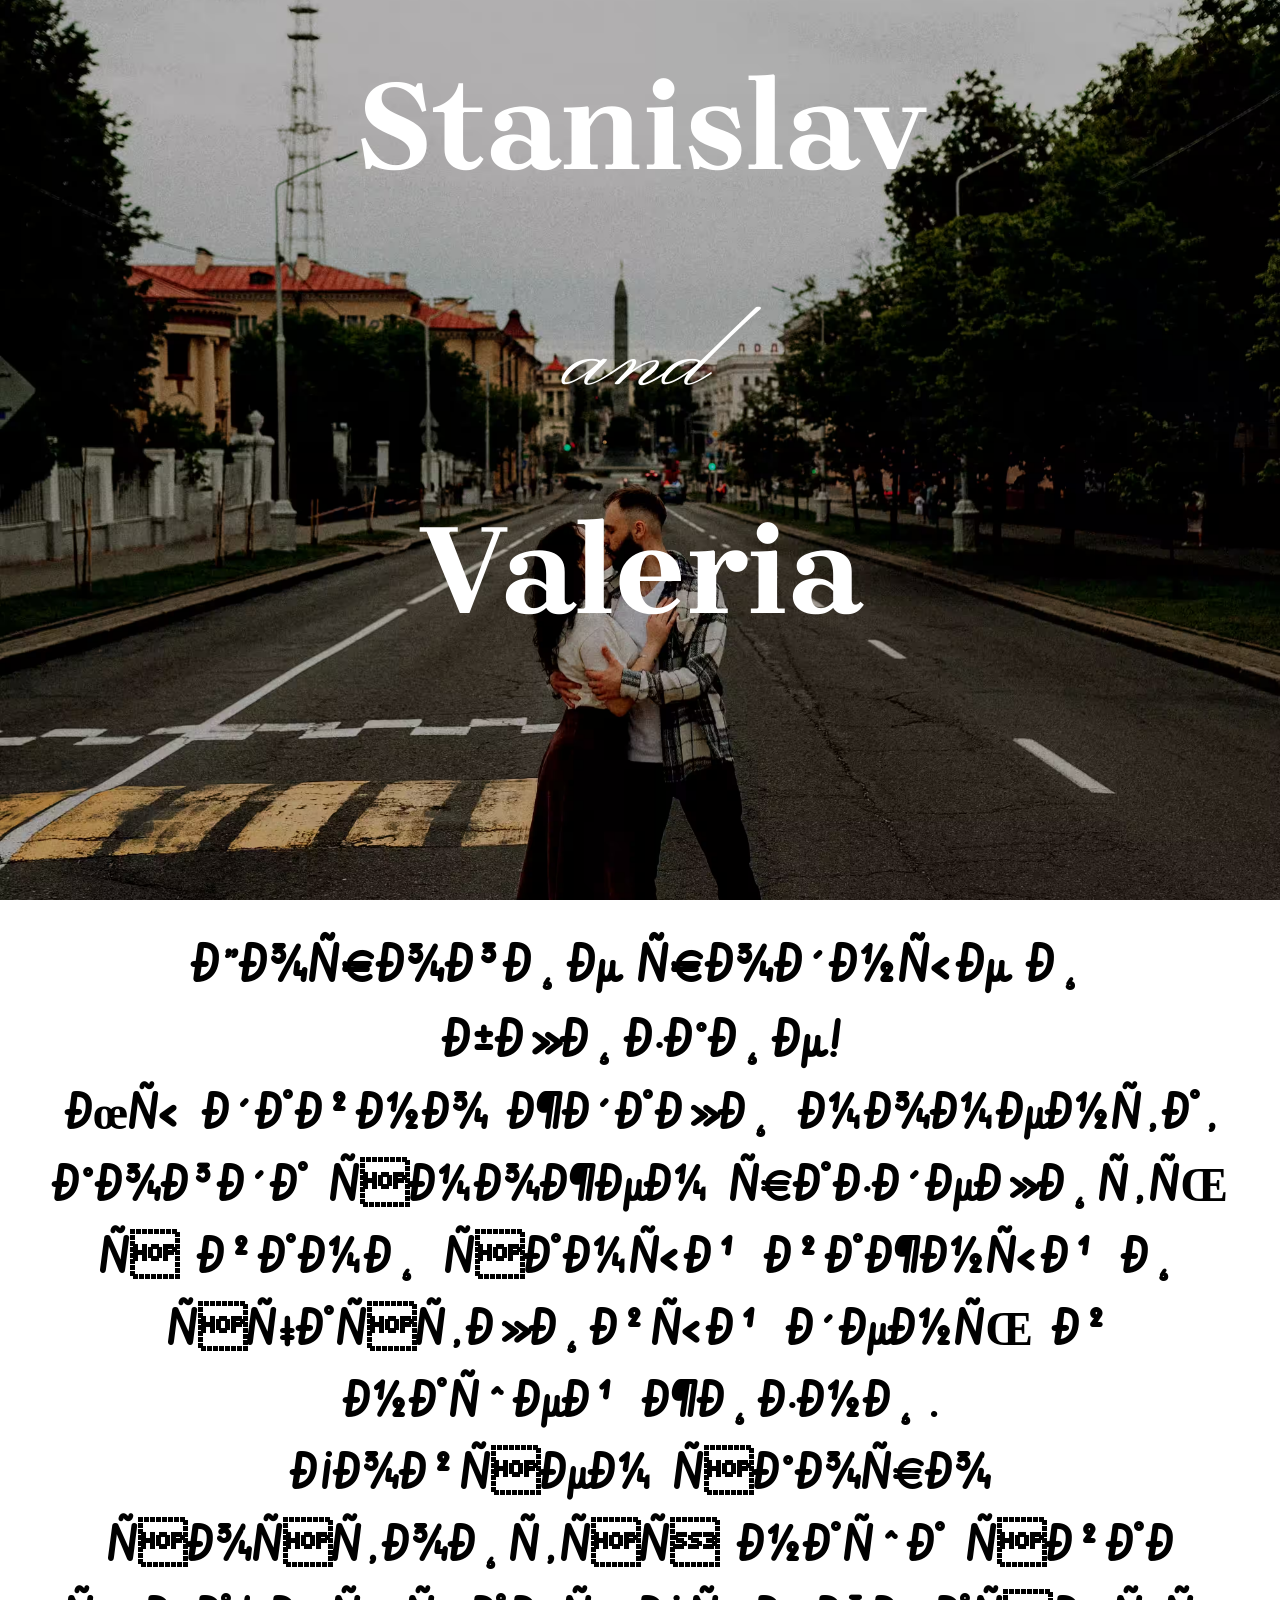
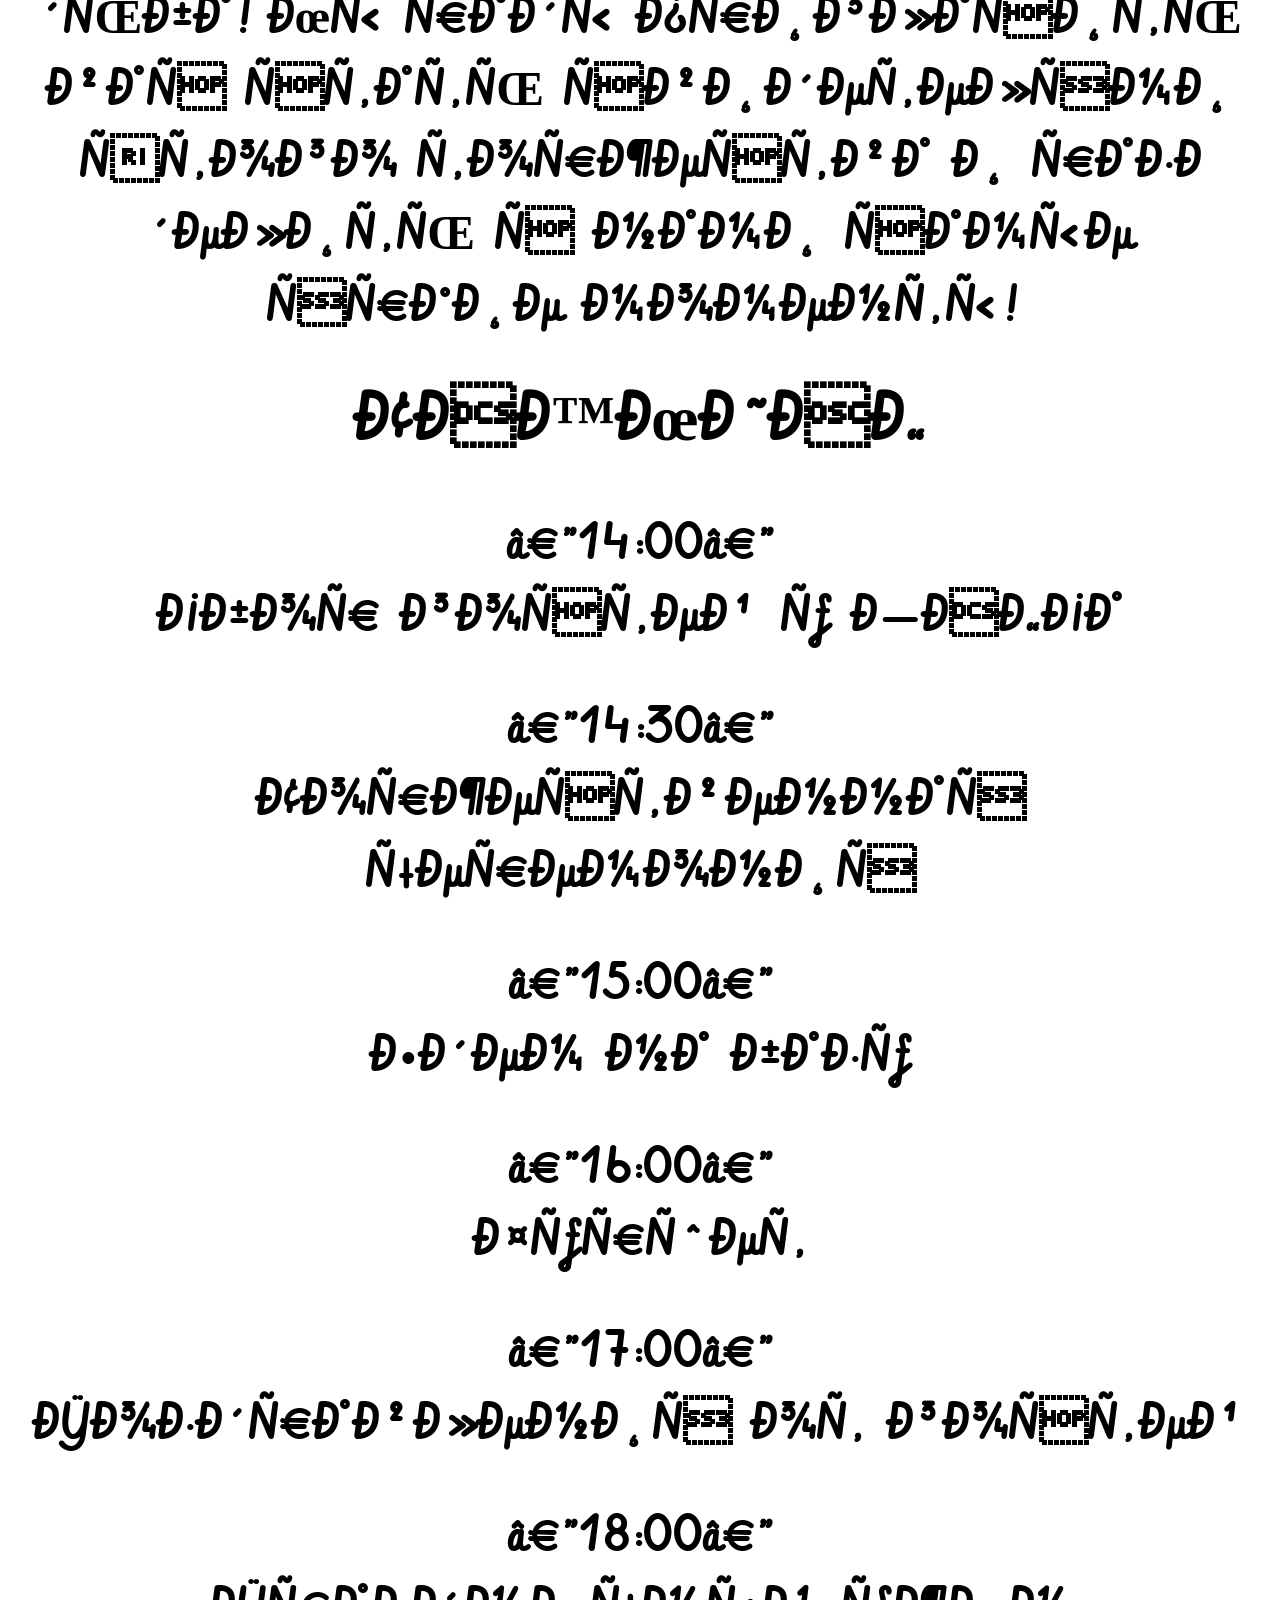
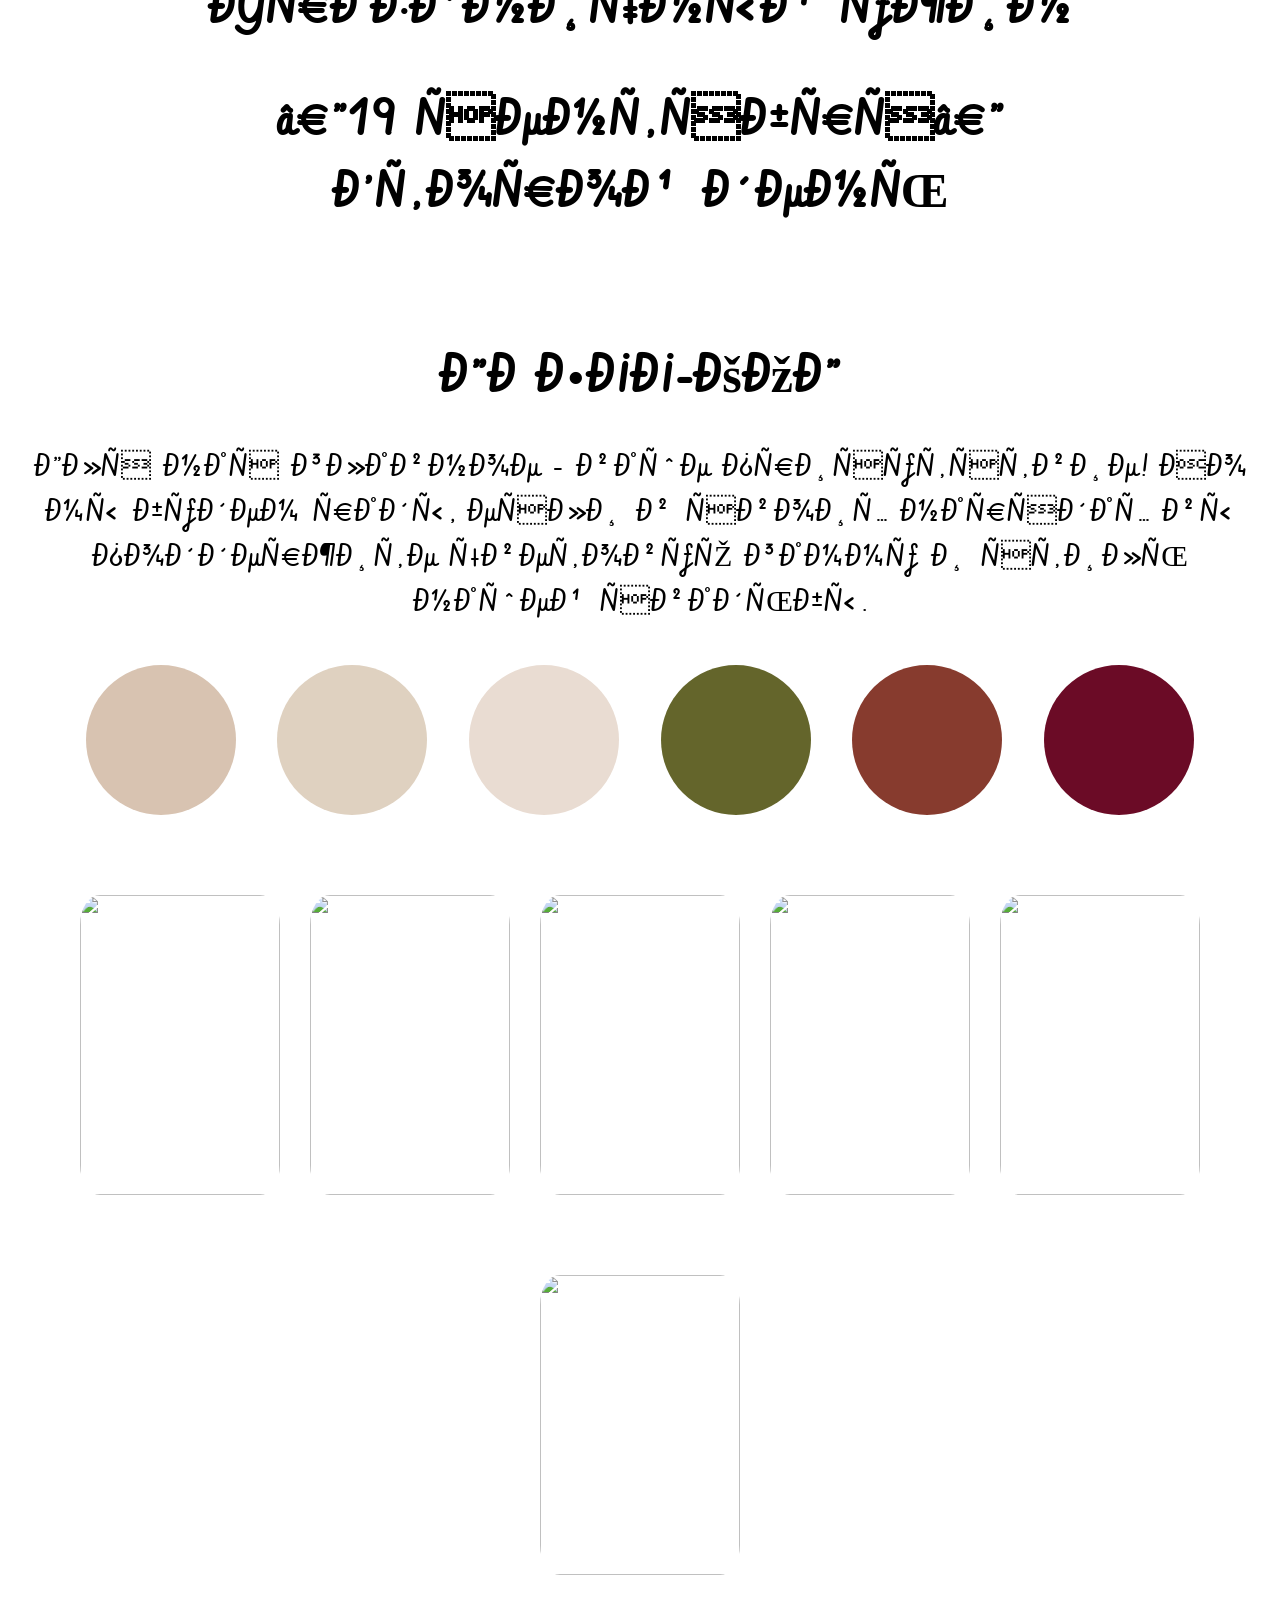
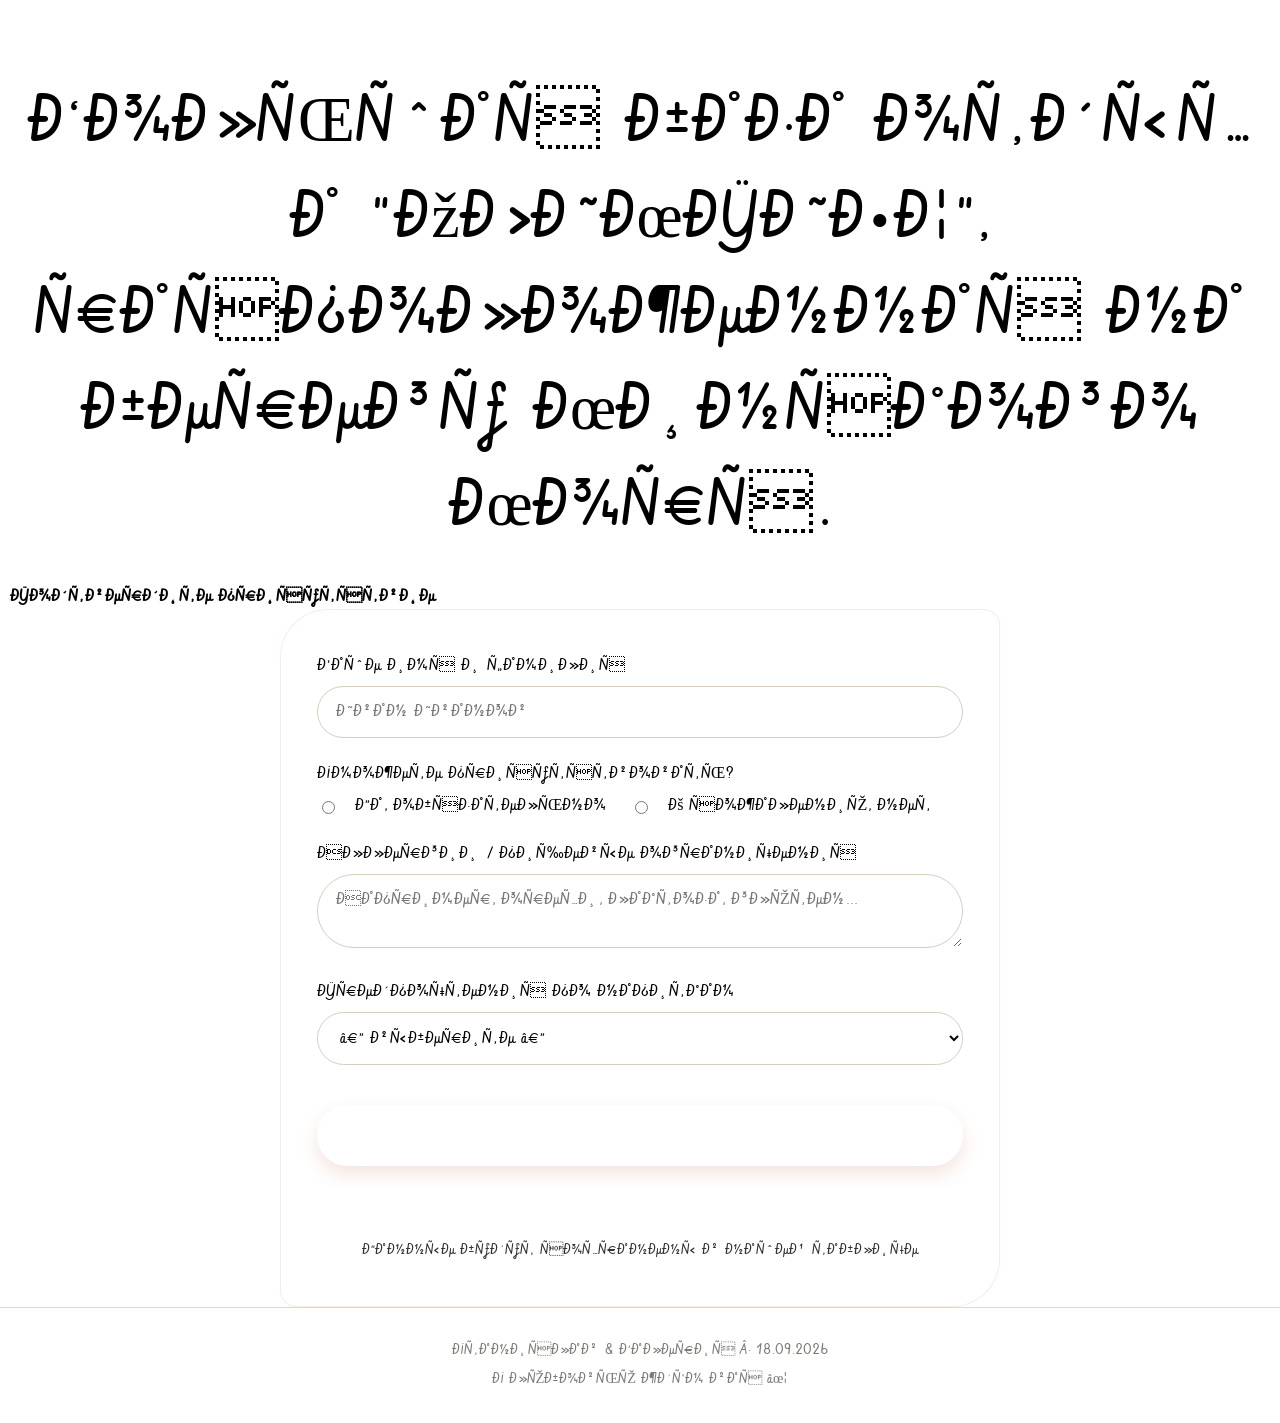
==== commit 29750aed: "Add files via upload" ====
--- a/index.html
+++ b/index.html
@@ -7,25 +7,27 @@
     <title>S ❣ V</title>
     <link rel="stylesheet" href="css/reset.css" />
     <link rel="stylesheet" href="css/style.css" />
-    <script
+    <!-- <script
       type="text/javascript"
       charset="utf-8"
       async
       src="https://api-maps.yandex.ru/services/constructor/1.0/js/?um=constructor%3Ac5aa84da9f045e0784b9f7ae755eee5794abefb4b6f5b580ebec067dccdbd1cb&amp;width=100%&amp;height=100%&amp;lang=ru_RU&amp;id=mymap&amp;scroll=true;apikey=4bdb8386-ddf0-4981-9eef-ae4bbaea03ae;"
-    ></script>
+    ></script> -->
   </head>
   <body>
     <header class="header">
       <div class="container">
         <div class="header__flex">
-          <div class="header__child">
-            <h2>STANISLAV</h2>
-            <h2>&</h2>
-            <h2>VALERIA</h2>
-          </div>
-          <div class="header__child"><h1>⚤WEDDING⚤</h1></div>
-          <div class="header__child"><h2>18 ❣ 09 ❣ 26</h2></div>
-          <div class="header__child">▼</div>
+          <div class="header__child name">
+            Stanislav
+          </div>
+          <div class="header__chiild and">and</div>
+          <div class="header__child name">
+            Valeria
+          </div>
+          <div class="header__child date">18 ❣ 09 ❣ 26</div>
+          <div class="header__chiild wedding">Wedding</div>
+          <!-- <div class="header__child">▼</div> -->
         </div>
       </div>
     </header>
@@ -85,12 +87,12 @@
           <div class="circle boho-red"></div>
         </div>
         <div class="dress-code__exampels-looks">
-          <img class="dress-code__exampels-looks__item" src="../start/images/boho-olive.jpg" alt="">
-          <img class="dress-code__exampels-looks__item" src="../start/images/boho4.jpg" alt="">
-          <img class="dress-code__exampels-looks__item" src="../start/images/boho-olive.jpg" alt="">
-          <img class="dress-code__exampels-looks__item" src="../start/images/boho-olive.jpg" alt="">
-          <img class="dress-code__exampels-looks__item" src="../start/images/boho-olive.jpg" alt="">
-          <img class="dress-code__exampels-looks__item" src="../start/images/boho-olive.jpg" alt="">
+          <img class="dress-code__exampels-looks__item" src="..images/boho-olive.jpg" alt="">
+          <img class="dress-code__exampels-looks__item" src="..images/boho4.jpg" alt="">
+          <img class="dress-code__exampels-looks__item" src="..images/boho-olive.jpg" alt="">
+          <img class="dress-code__exampels-looks__item" src="..images/boho-olive.jpg" alt="">
+          <img class="dress-code__exampels-looks__item" src="..images/boho-olive.jpg" alt="">
+          <img class="dress-code__exampels-looks__item" src="..images/boho-olive.jpg" alt="">
         </div>
       </section></div>
       <section class="location">
@@ -100,9 +102,9 @@
               Большая база отдыха "ОЛИМПИЕЦ", расположенная на берегу Минского
               Моря.
             </div>
-            <div class="location__child">
+            <!-- <div class="location__child">
               <div id="mymap" class="map__widget"></div>
-            </div>
+            </div> -->
           </div>
         </div>
       </section>
--- a/css/style.css
+++ b/css/style.css
@@ -1,4 +1,5 @@
 @import url("https://fonts.googleapis.com/css2?family=Vibur&display=swap");
+@import url("https://fonts.googleapis.com/css2?family=Brygada+1918:ital,wght@0,400..700;1,400..700&family=Monsieur+La+Doulaise&family=STIX+Two+Text:ital,wght@0,400..700;1,400..700&display=swap");
 html {
   box-sizing: border-box;
 }
@@ -27,6 +28,7 @@
     "../images/LOGO.webp" type("image/webp"),
     "../images/LOGO.JPG" type("image/jpeg")
   );
+
   background-repeat: no-repeat;
   background-position: center;
   background-size: cover;
@@ -40,7 +42,6 @@
   align-content: center;
   align-self: center;
   justify-self: center;
-  justify-content: space-between;
 }
 .header__child {
   flex-direction: column;
@@ -49,9 +50,36 @@
   text-align: center;
   align-content: center;
   justify-content: center;
-  font-size: 50px;
-  font-family: "Vibur", cursive;
-  font-weight: 400;
+}
+.name {
+  font-family: "Brygada 1918", serif;
+  font-weight: 700;
+  font-size: 8rem;
+  color: #ffffff;
+  text-align: center;
+}
+.date {
+  font-family: "Stix to text", serif;
+  font-weight: 400;
+  font-size: 6rem;
+  color: #ffffff;
+  text-align: center;
+  margin-top: 100%;
+}
+.and {
+  font-family: "Monsieur La Doulaise";
+  font-weight: 400;
+  font-size: 8rem;
+  color: #ffffff;
+  text-align: center;
+}
+.wedding {
+  font-family: "Monsieur La Doulaise";
+  font-weight: 400;
+  font-size: 10rem;
+  color: #ffffff;
+  text-align: center;
+  margin-top: 10%;
 }
 .main__video {
   position: absolute;
@@ -83,24 +111,20 @@
   flex: 1;
   padding: 30px 15px;
   text-align: center;
-  font-size: 20px;
+  font-size: 4rem;
   font-family: "Vibur", cursive;
   font-weight: 400;
 
   align-items: center;
 }
 
-.map__widget {
-  width: 800px;
-  height: 600px;
-}
 .timing {
   padding: 30px 15px;
   text-align: center;
-  font-size: 30px;
+  font-size: 3rem;
   line-height: 1.5;
 
-  font-weight: 400;
+  font-weight: 800;
 }
 .timing h2 {
   font-size: 50px;
@@ -109,7 +133,7 @@
 }
 
 .timing__child_title {
-  font-size: 50px;
+  font-size: 4rem;
   font-weight: 900;
   margin: 30px;
 }
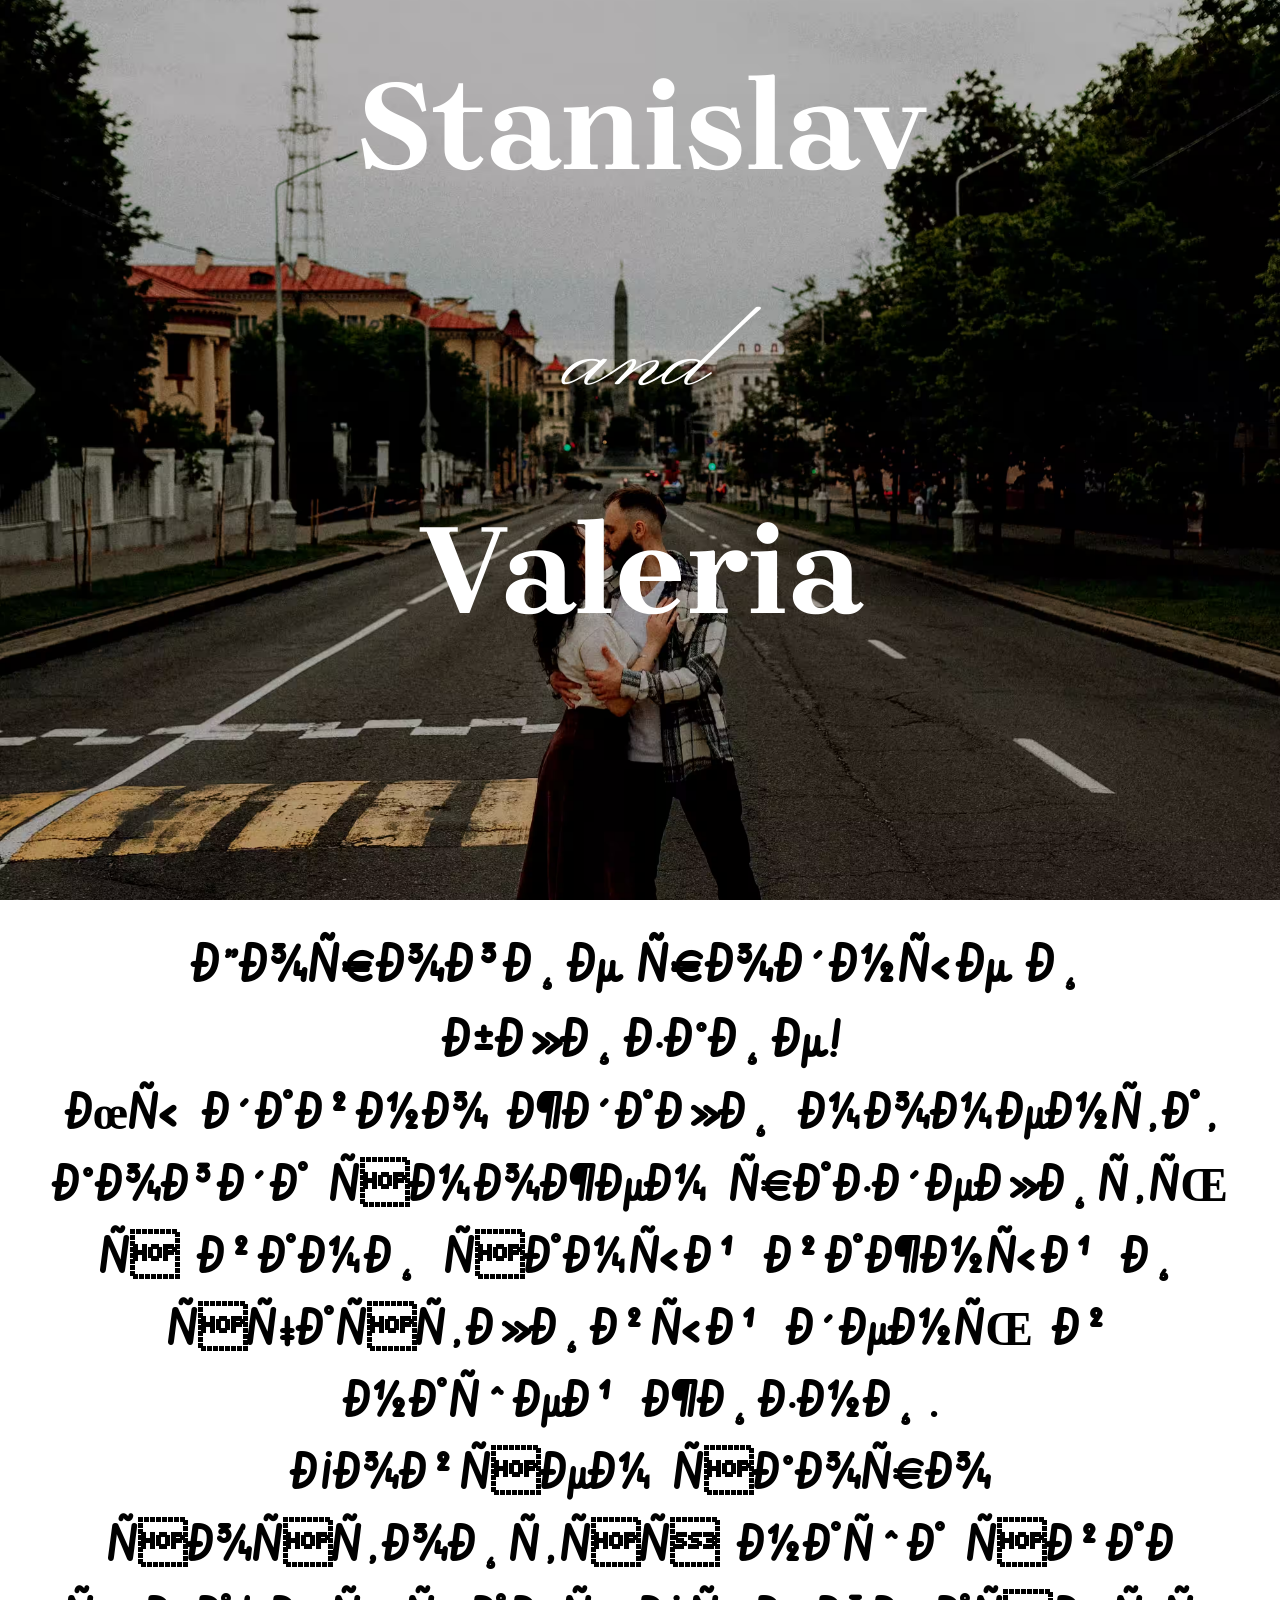
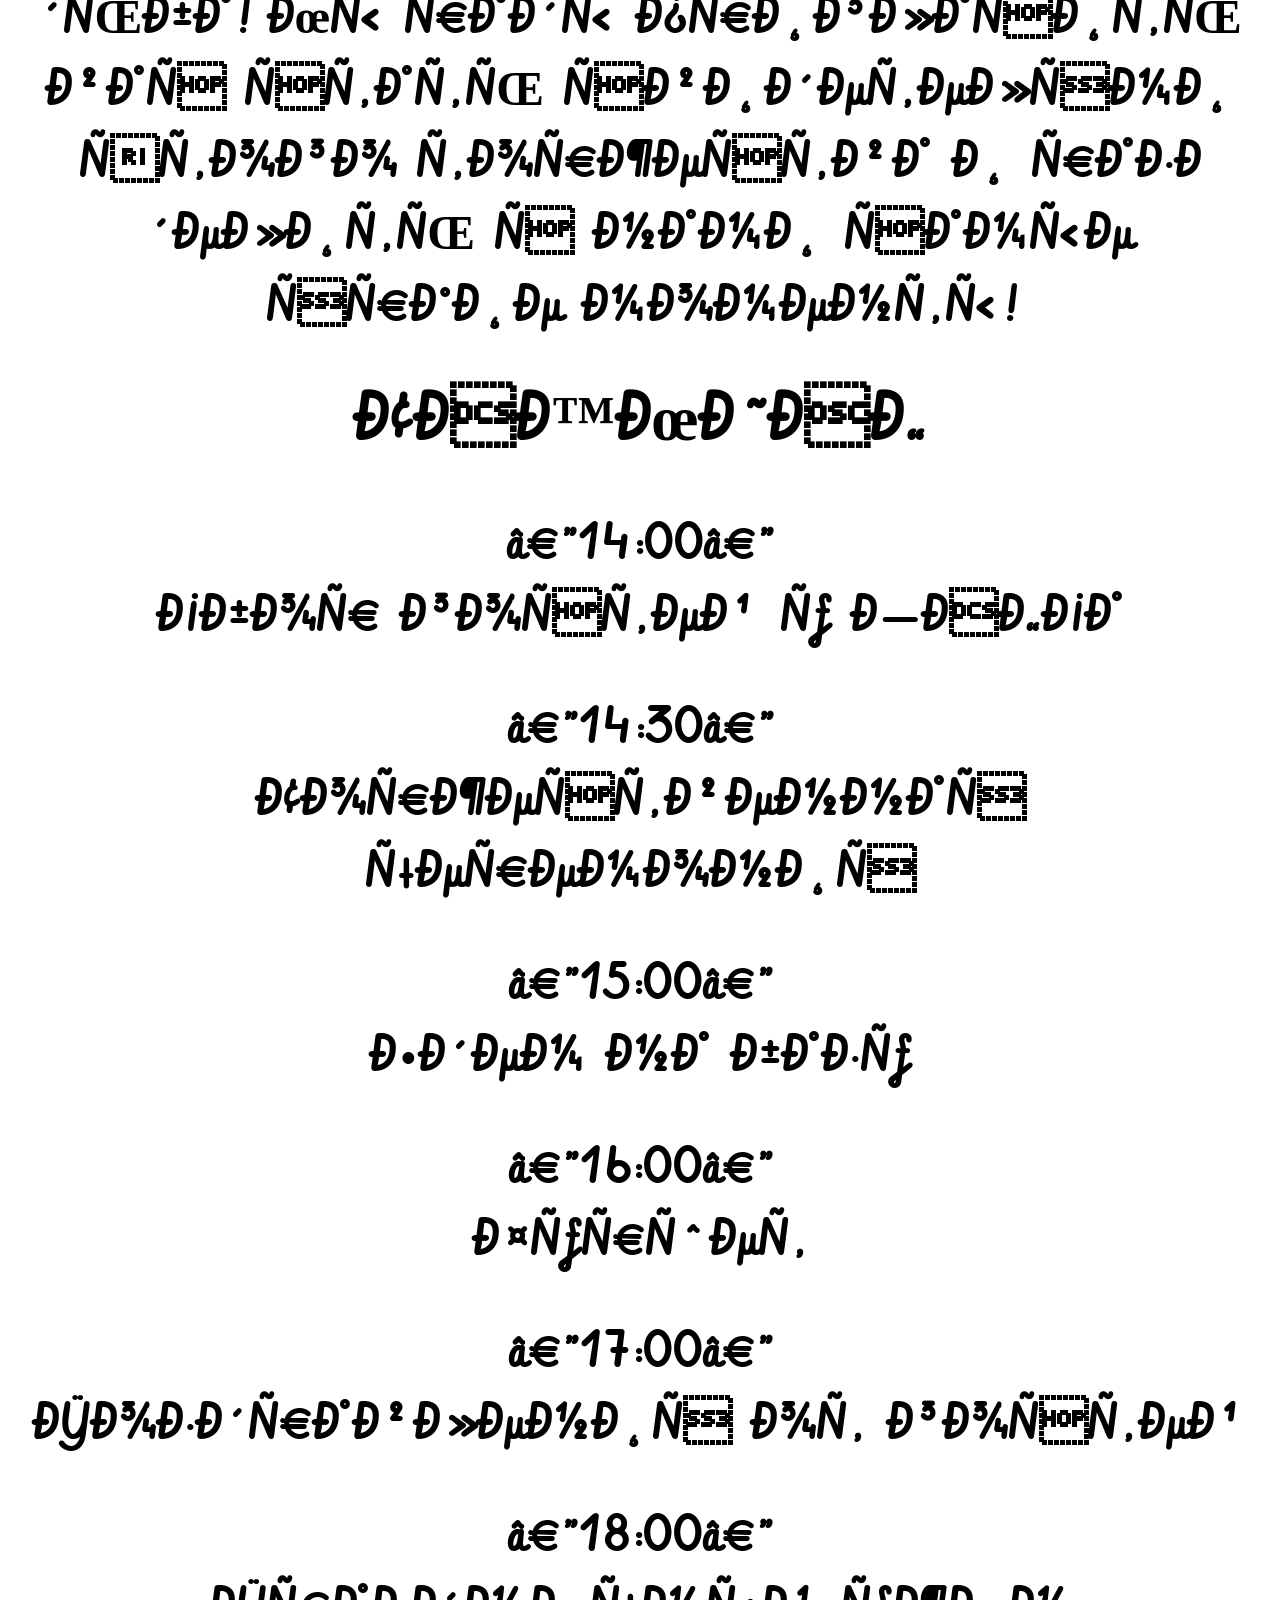
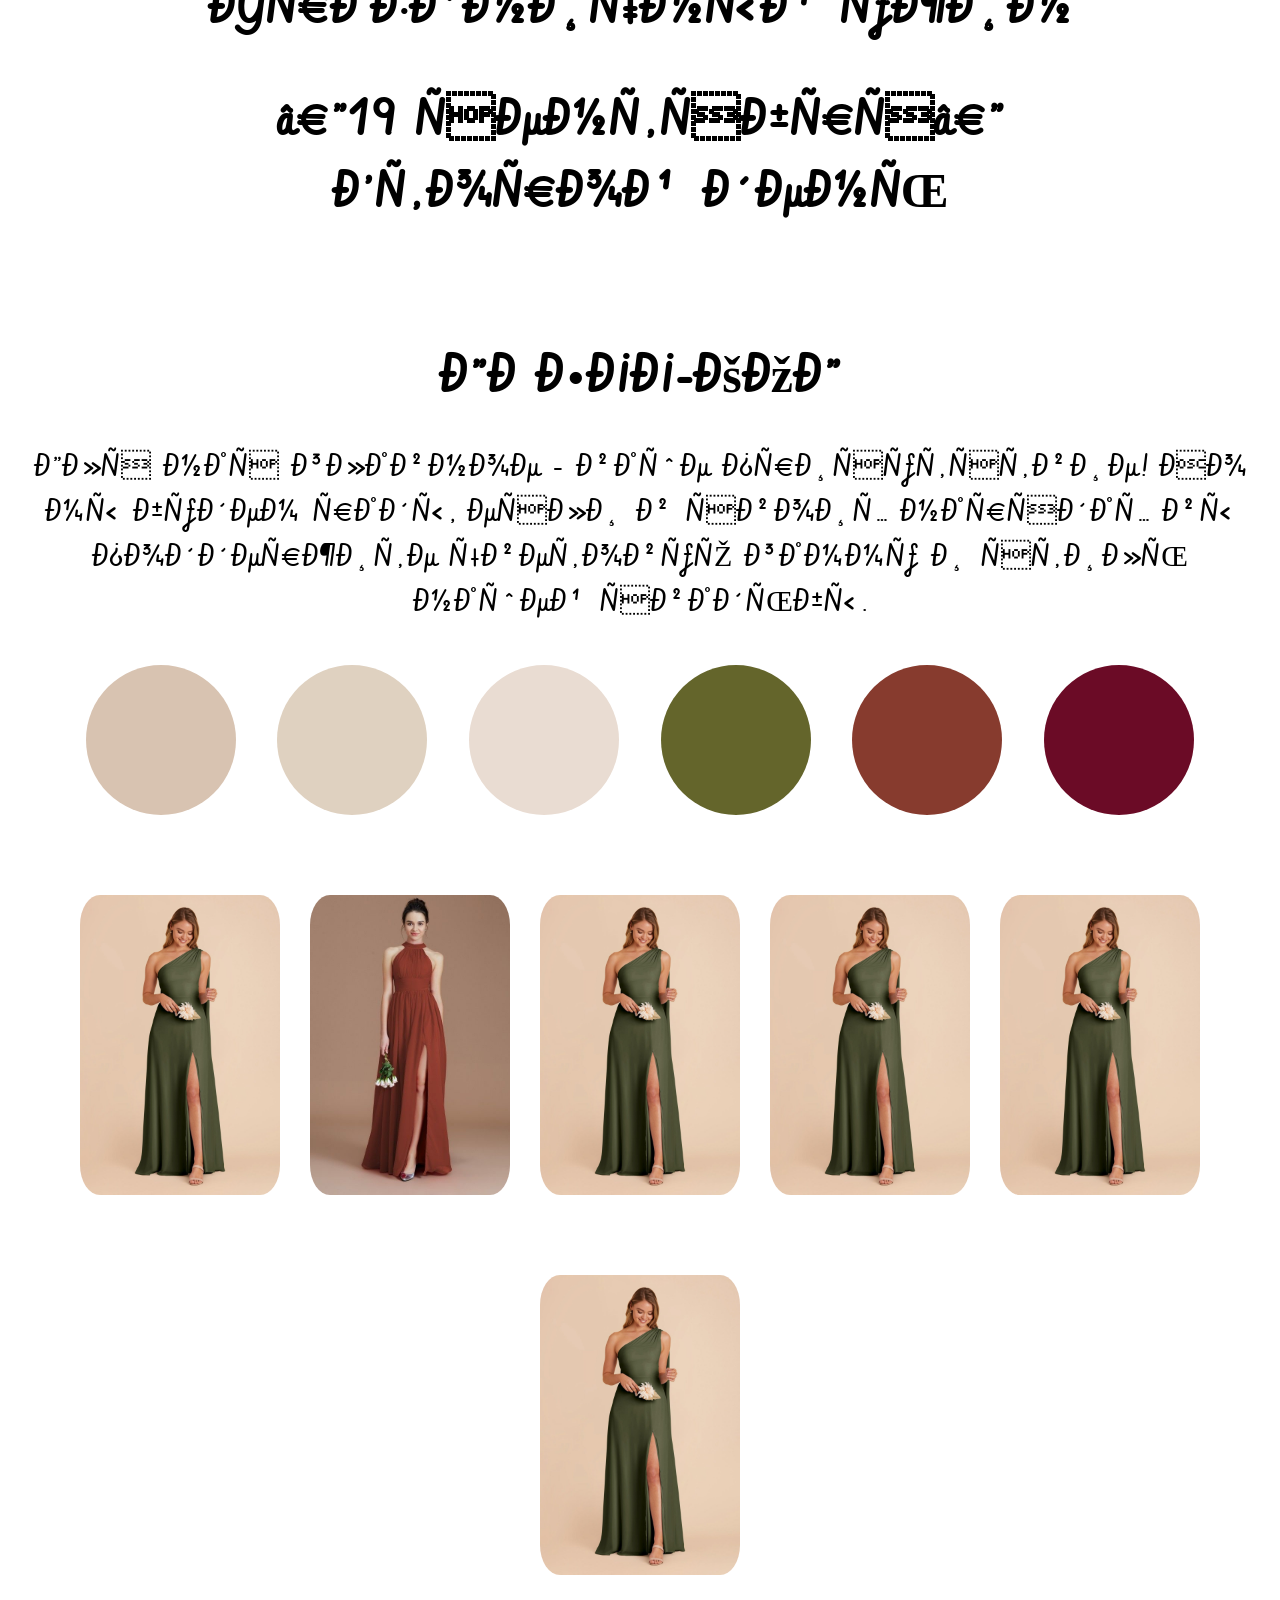
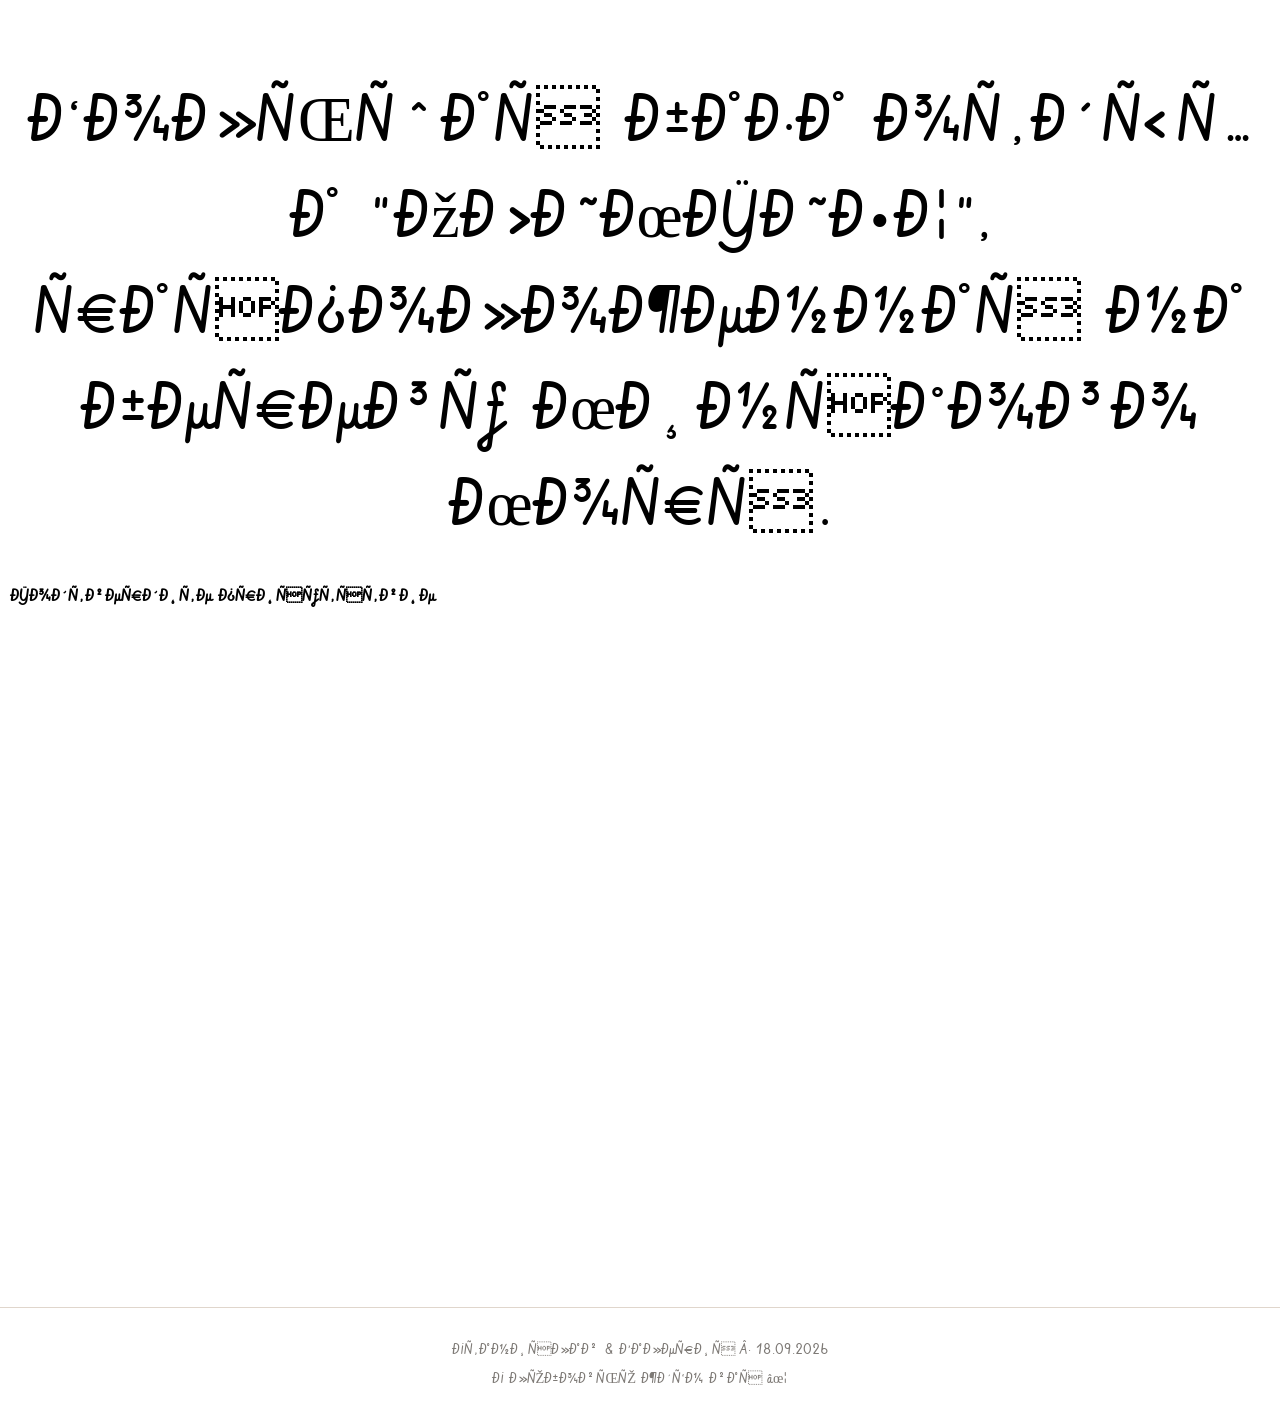
==== commit af0f6a6b: "Add files via upload" ====
--- a/index.html
+++ b/index.html
@@ -87,12 +87,12 @@
           <div class="circle boho-red"></div>
         </div>
         <div class="dress-code__exampels-looks">
-          <img class="dress-code__exampels-looks__item" src="..images/boho-olive.jpg" alt="">
-          <img class="dress-code__exampels-looks__item" src="..images/boho4.jpg" alt="">
-          <img class="dress-code__exampels-looks__item" src="..images/boho-olive.jpg" alt="">
-          <img class="dress-code__exampels-looks__item" src="..images/boho-olive.jpg" alt="">
-          <img class="dress-code__exampels-looks__item" src="..images/boho-olive.jpg" alt="">
-          <img class="dress-code__exampels-looks__item" src="..images/boho-olive.jpg" alt="">
+          <img class="dress-code__exampels-looks__item" src="images/boho-olive.jpg" alt="">
+          <img class="dress-code__exampels-looks__item" src="images/boho4.jpg" alt="">
+          <img class="dress-code__exampels-looks__item" src="images/boho-olive.jpg" alt="">
+          <img class="dress-code__exampels-looks__item" src="images/boho-olive.jpg" alt="">
+          <img class="dress-code__exampels-looks__item" src="images/boho-olive.jpg" alt="">
+          <img class="dress-code__exampels-looks__item" src="images/boho-olive.jpg" alt="">
         </div>
       </section></div>
       <section class="location">
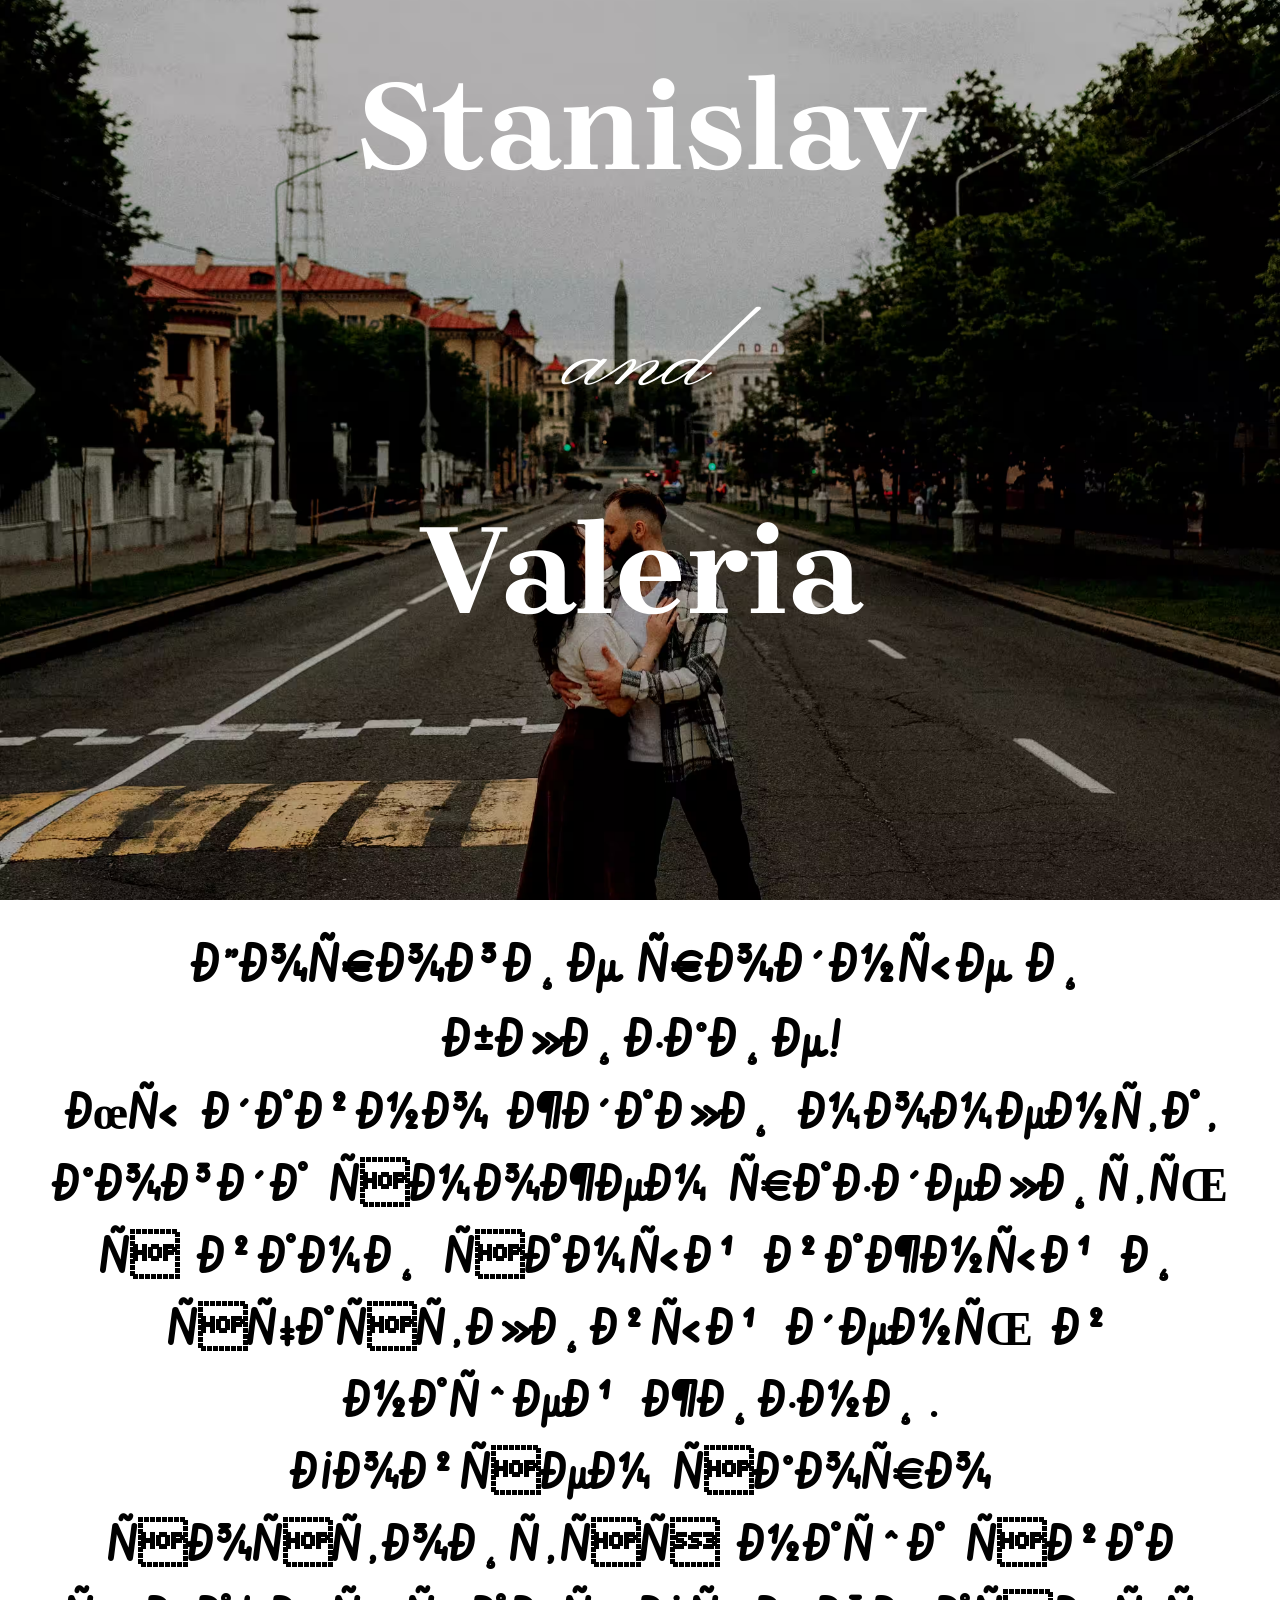
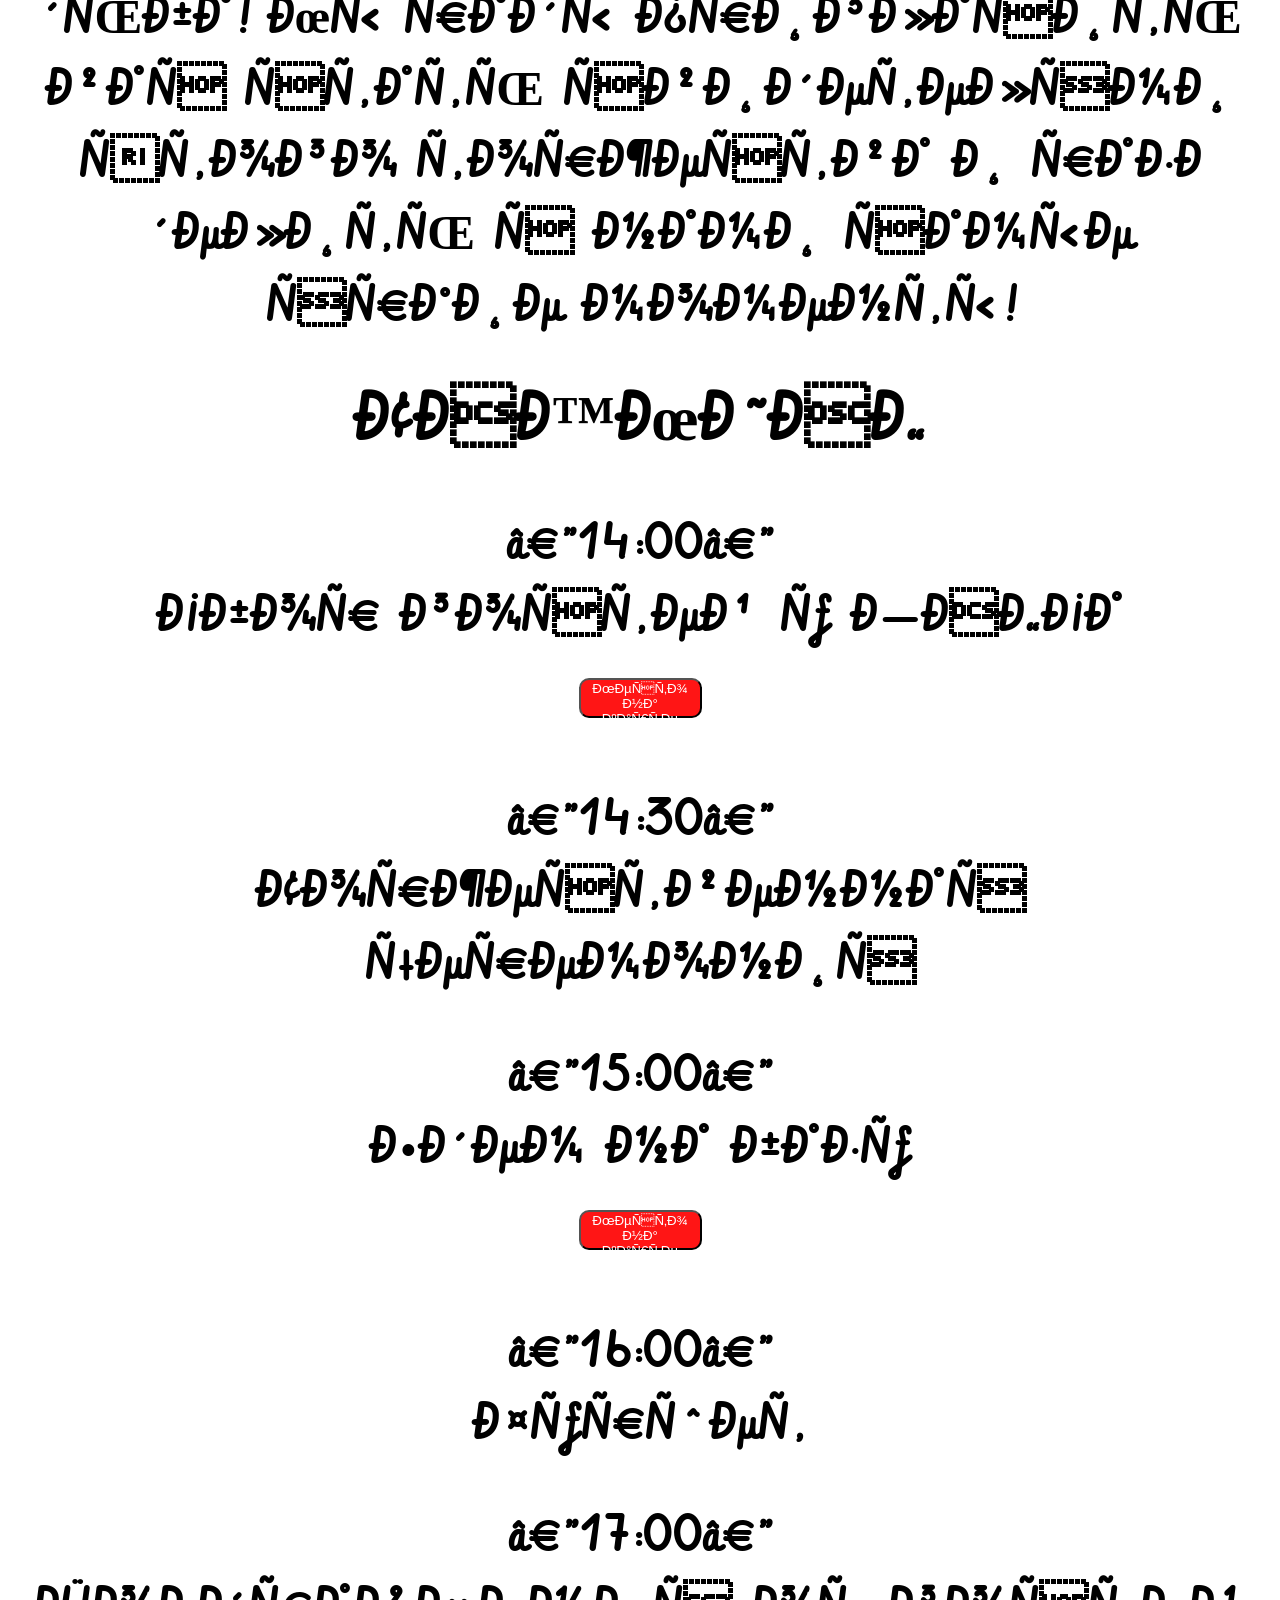
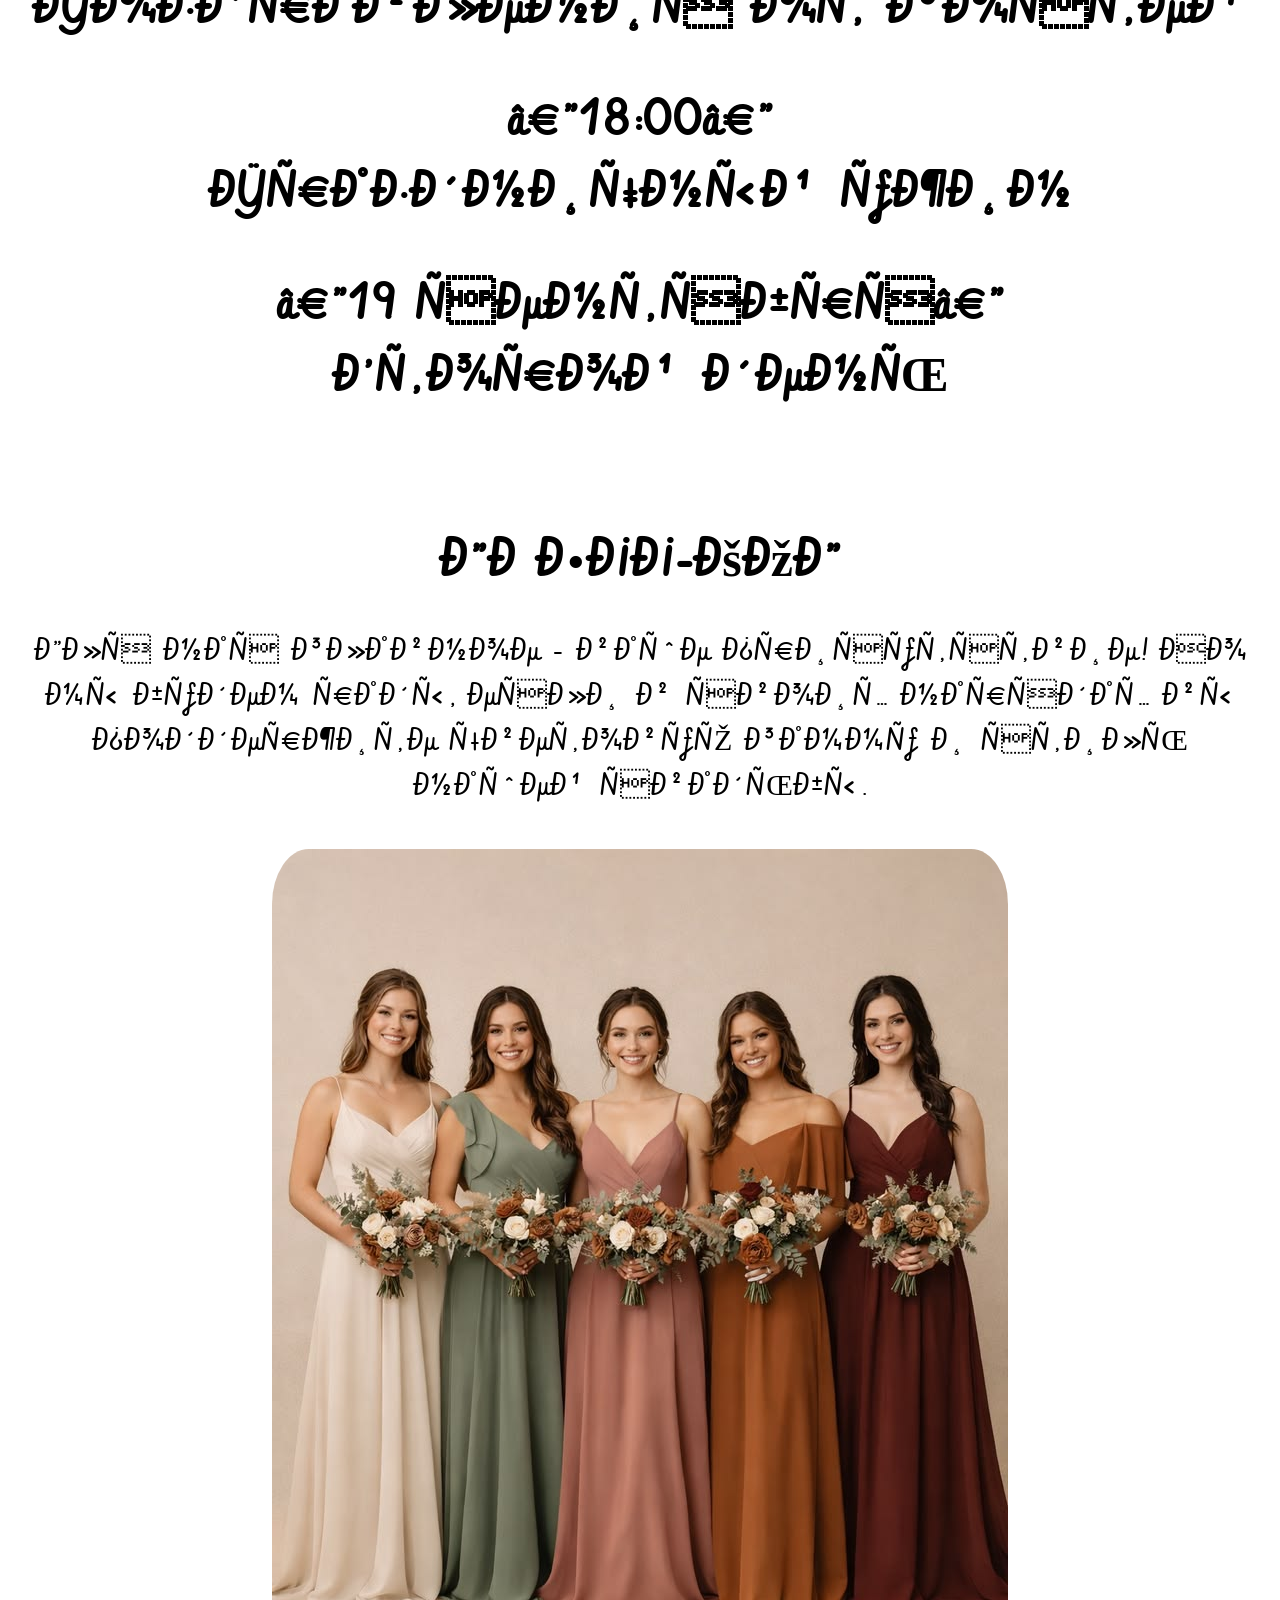
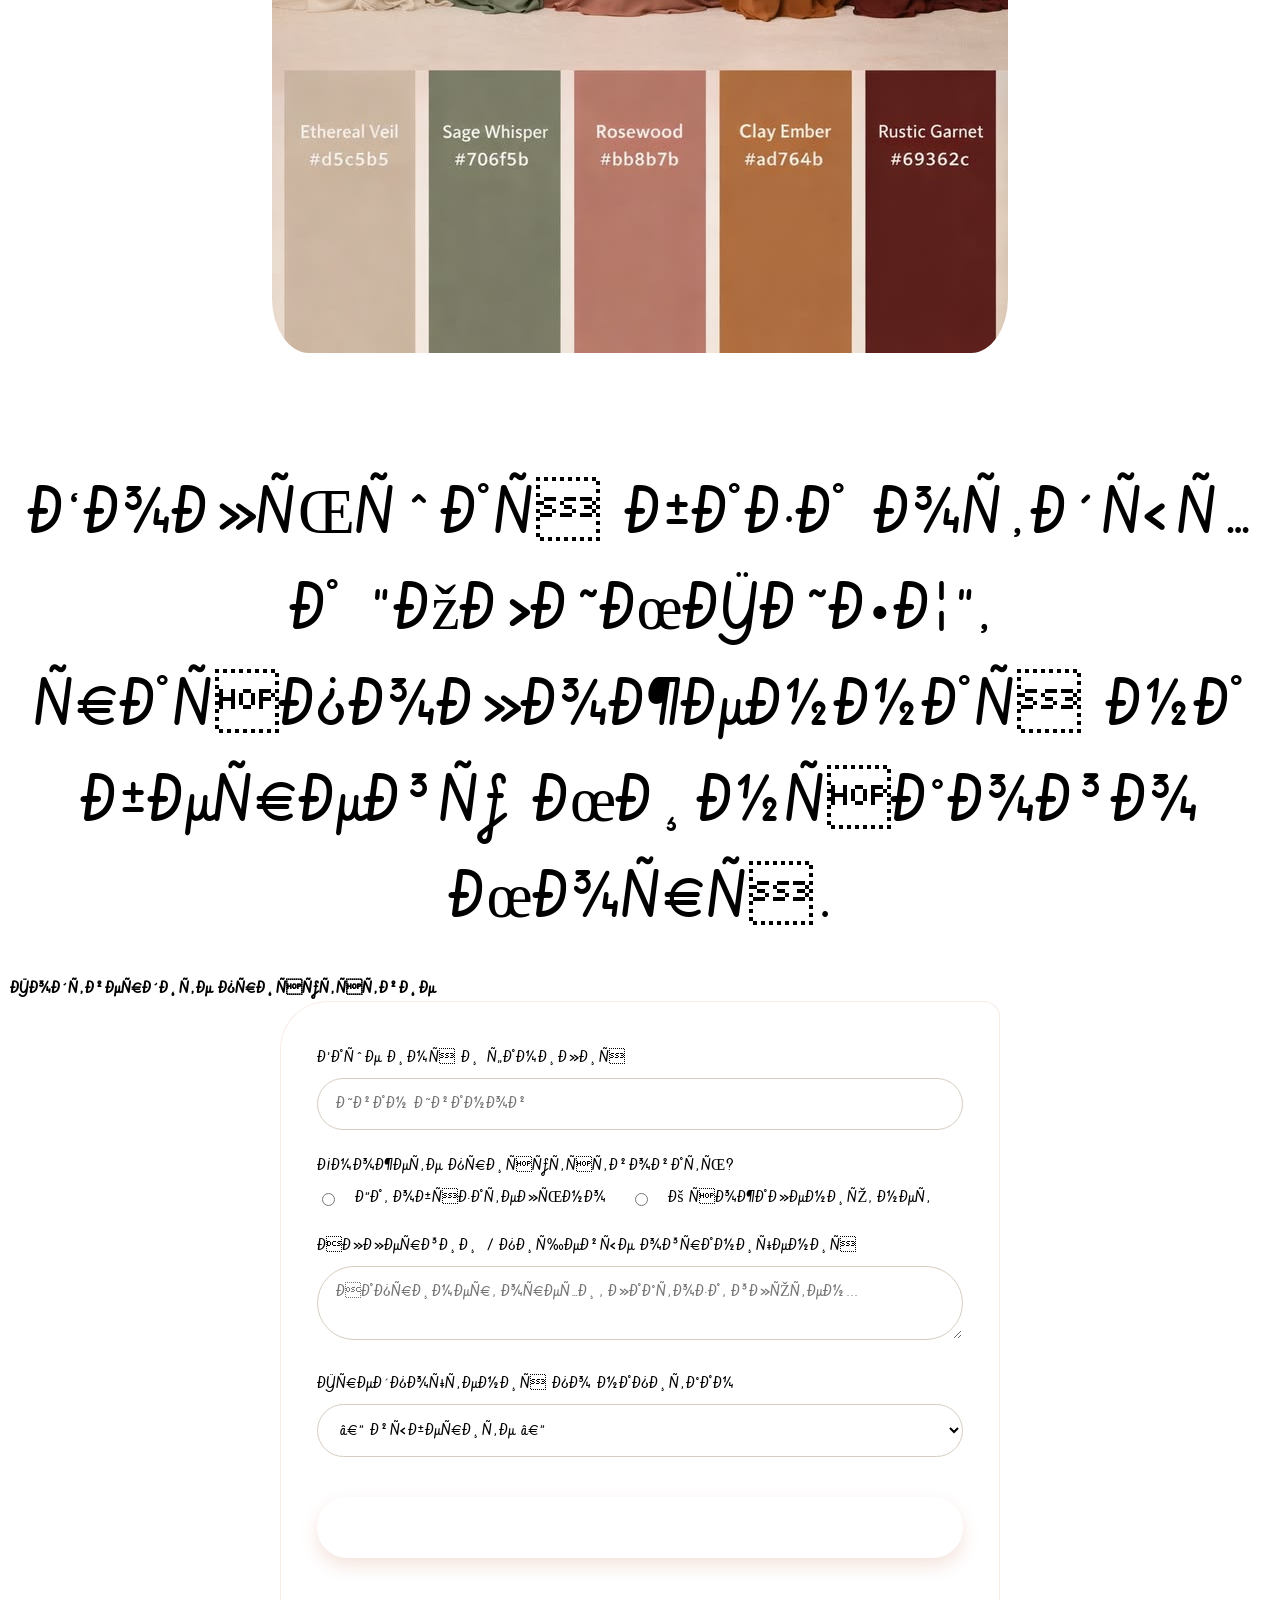
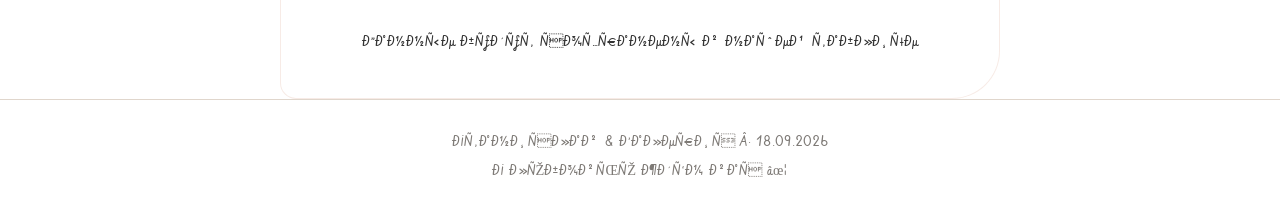
==== commit fd6364aa: "Add files via upload" ====
--- a/index.html
+++ b/index.html
@@ -55,10 +55,12 @@
             <div class="timing__child_title">ТАЙМИНГ</div>
             <p class="timing__child_time">—14:00—</p>
             <p class="timing__child_event">Сбор гостей у ЗАГСа</p>
+            <button class="adress__button"><a href="https://yandex.by/maps/-/CPSKrFYz" target="_blank">Место на карте</a></button>
             <p class="timing__child_time">—14:30—</p>
             <p class="timing__child_event">Торжественная церемония</p>
             <p class="timing__child_time">—15:00—</p>
             <p class="timing__child_event">Едем на базу</p>
+            <button class="adress__button"><a href="https://yandex.by/maps/-/CPSOEB~K" target="_blank">Место на карте</a></button>
             <p class="timing__child_time">—16:00—</p>
             <p class="timing__child_event">Фуршет</p>
             <p class="timing__child_time">—17:00—</p>
@@ -77,23 +79,11 @@
           нарядах вы поддержите цветовую гамму и стиль нашей свадьбы.
         </div>
         <div class="dress-code__exampels-colors">
-          <!-- <div class="circle black"></div>
-          <div class="circle white"></div> -->
-          <div class="circle boho1"></div>
-          <div class="circle boho2"></div>
-          <div class="circle boho3"></div>
-          <div class="circle boho-olive"></div>
-          <div class="circle boho4"></div>
-          <div class="circle boho-red"></div>
+          <img class="dress-code__exampels-looks__item" src="images/w_colors.jpg" alt="">
         </div>
-        <div class="dress-code__exampels-looks">
-          <img class="dress-code__exampels-looks__item" src="images/boho-olive.jpg" alt="">
-          <img class="dress-code__exampels-looks__item" src="images/boho4.jpg" alt="">
-          <img class="dress-code__exampels-looks__item" src="images/boho-olive.jpg" alt="">
-          <img class="dress-code__exampels-looks__item" src="images/boho-olive.jpg" alt="">
-          <img class="dress-code__exampels-looks__item" src="images/boho-olive.jpg" alt="">
-          <img class="dress-code__exampels-looks__item" src="images/boho-olive.jpg" alt="">
-        </div>
+        
+          
+          
       </section></div>
       <section class="location">
         <div class="container">
--- a/css/style.css
+++ b/css/style.css
@@ -107,6 +107,19 @@
 .location__flex {
   display: flex;
 }
+.adress__button {
+  width: 10%;
+  height: 40px;
+  border-radius: 10px;
+  color: white;
+  transition: 0.2s linear;
+  background: #ff1515;
+}
+.adress__button:hover {
+  -webkit-transform: rotateZ(5deg);
+  -ms-transform: rotateZ(5deg);
+  transform: rotateZ(5deg);
+}
 .location__child {
   flex: 1;
   padding: 30px 15px;
@@ -114,7 +127,6 @@
   font-size: 4rem;
   font-family: "Vibur", cursive;
   font-weight: 400;
-
   align-items: center;
 }
 
@@ -156,7 +168,7 @@
   font-weight: 900;
   margin: 30px;
 }
-.dress-code__exampels-colors {
+/* .dress-code__exampels-colors {
   display: flex;
   align-items: center;
   margin: auto 40px;
@@ -191,18 +203,14 @@
 }
 .boho-red {
   background: #6b0b26;
-}
-.dress-code__exampels-looks {
-  display: flex;
+} */
+.dress-code__exampels-colors {
   align-items: center;
   margin: auto 40px;
-  flex-flow: row wrap;
 }
 .dress-code__exampels-looks__item {
   margin: 40px auto;
-  width: 200px;
-  height: 300px;
-  border-radius: 10%;
+  border-radius: 5%;
   object-fit: cover;
 }
 
